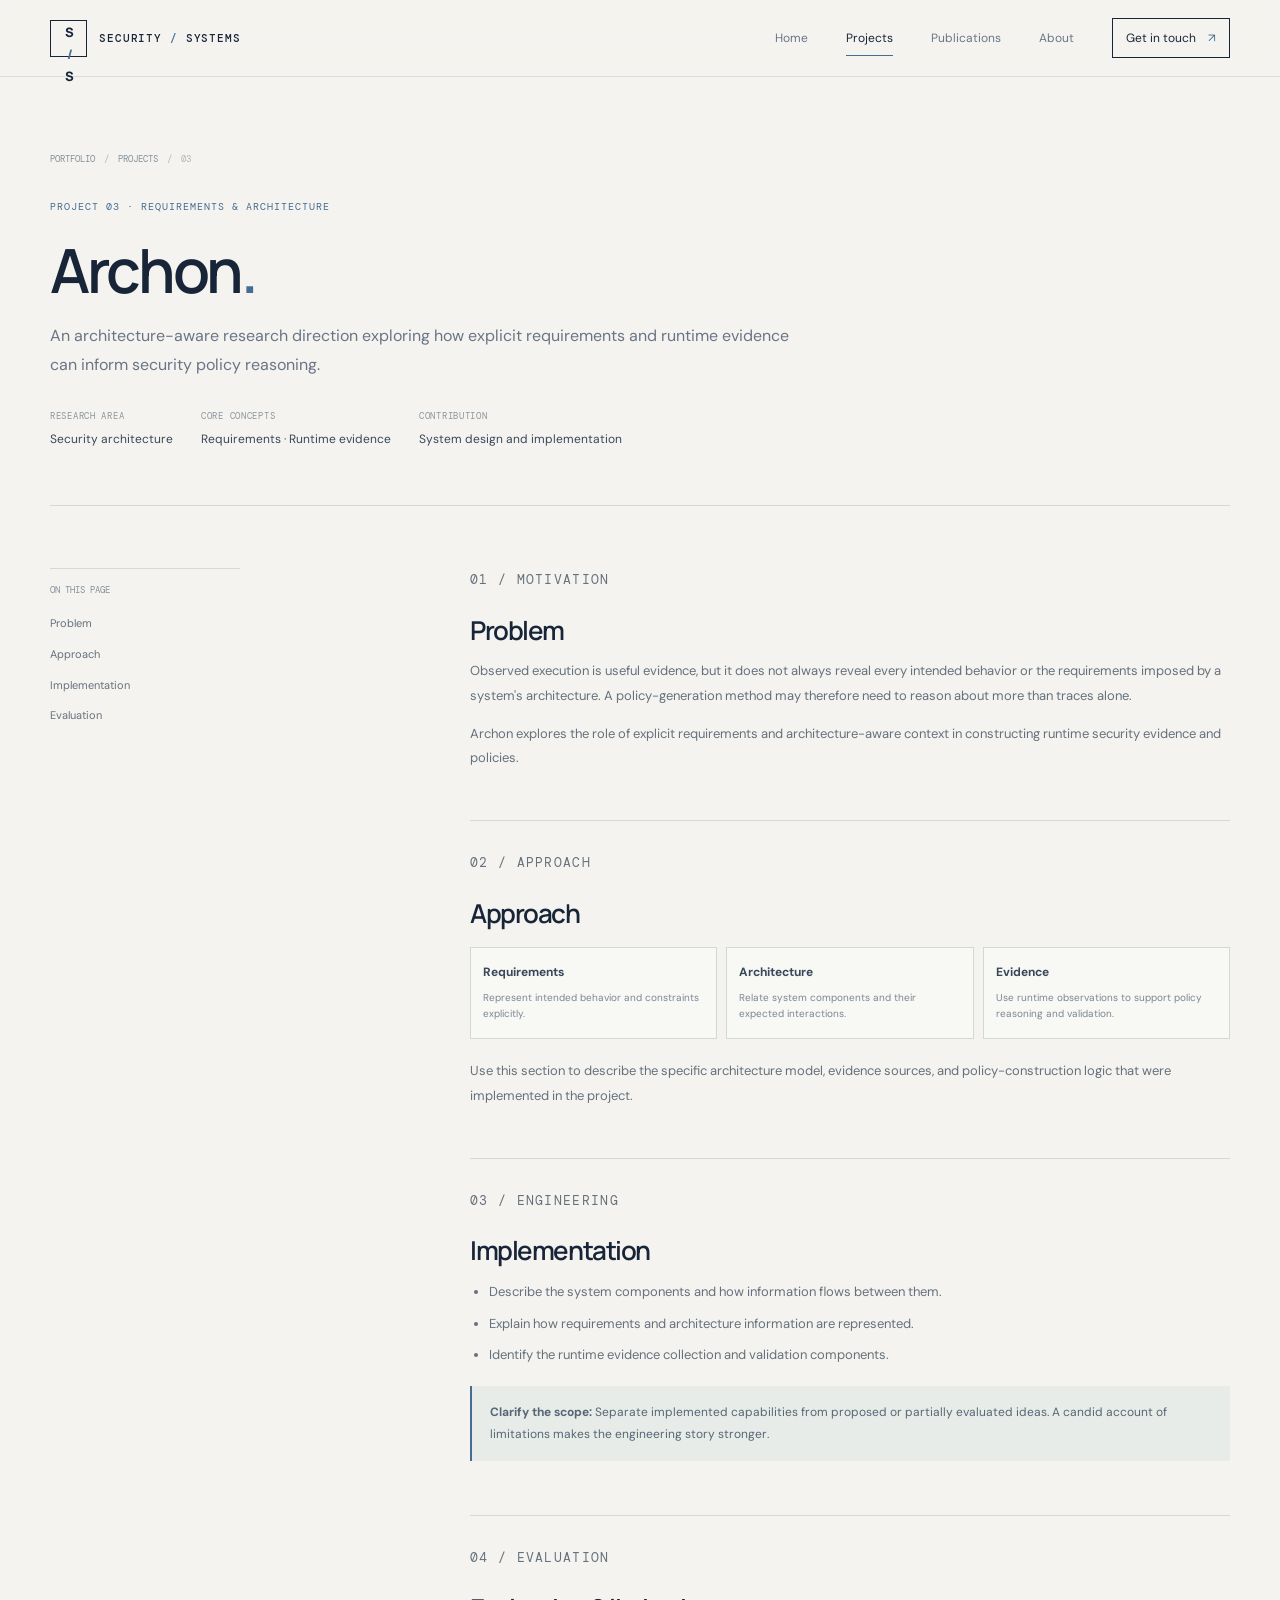
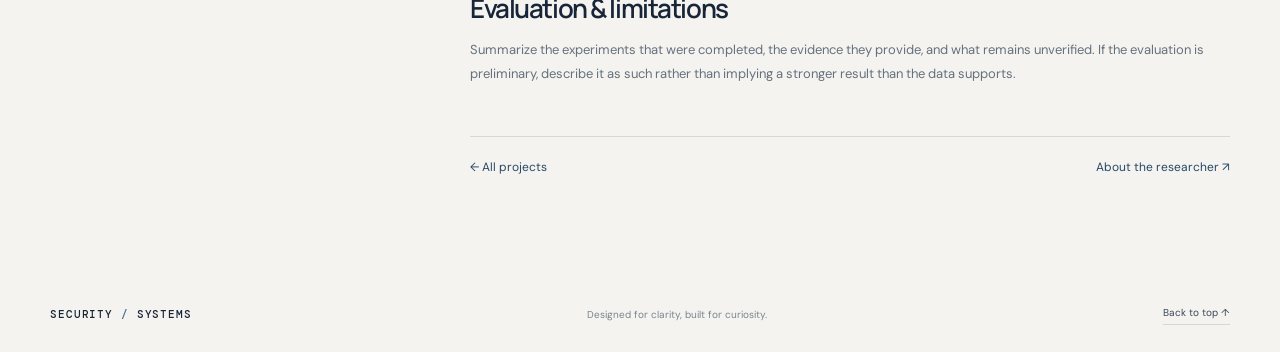
==== projects/archon.html @ 3efcaa22 "Initial Templates" ====
<!doctype html>
<html lang="en">
<head>
  <meta charset="utf-8"><meta name="viewport" content="width=device-width, initial-scale=1">
  <meta name="description" content="Archon: requirement-driven runtime evidence and architecture-aware security policy reasoning.">
  <meta name="theme-color" content="#f4f3ef"><title>Archon — Security / Systems</title>
  <link rel="stylesheet" href="../assets/css/style.css"><script src="../assets/js/main.js" defer></script>
</head>
<body>
  <a class="skip-link" href="#main">Skip to content</a>
  <header class="site-header"><div class="header-inner">
    <a class="brand" href="../index.html#top" aria-label="Go to home"><span class="brand-mark">S<span>/</span>S</span><span class="brand-name">SECURITY <span>/</span> SYSTEMS</span></a>
    <button class="menu-toggle" type="button" aria-expanded="false" aria-controls="primary-nav"><span class="menu-toggle-lines" aria-hidden="true"></span><span class="sr-only">Toggle navigation</span></button>
    <nav class="primary-nav" id="primary-nav" aria-label="Main navigation"><a class="nav-link" href="../index.html#top">Home</a><a class="nav-link active" href="../index.html#projects">Projects</a><a class="nav-link" href="../index.html#publications">Publications</a><a class="nav-link" href="../index.html#about">About</a><a class="nav-contact" href="../index.html#contact">Get in touch <span>↗</span></a></nav>
  </div></header>
  <main id="main">
    <section class="detail-hero section-shell">
      <div class="breadcrumb"><a href="../index.html">Portfolio</a><span>/</span><a href="../index.html#projects">Projects</a><span>/</span><span>03</span></div>
      <p class="eyebrow">PROJECT 03 · REQUIREMENTS & ARCHITECTURE</p>
      <h1>Archon<span class="heading-period">.</span></h1>
      <p class="detail-summary">An architecture-aware research direction exploring how explicit requirements and runtime evidence can inform security policy reasoning.</p>
      <div class="detail-meta"><div><span>Research area</span><span>Security architecture</span></div><div><span>Core concepts</span><span>Requirements · Runtime evidence</span></div><div><span>Contribution</span><span>System design and implementation</span></div></div>
    </section>
    <div class="detail-content section-shell">
      <aside class="detail-sidebar"><span>ON THIS PAGE</span><a href="#problem">Problem</a><a href="#approach">Approach</a><a href="#implementation">Implementation</a><a href="#evaluation">Evaluation</a></aside>
      <div class="detail-main">
        <section class="detail-section" id="problem"><p class="eyebrow">01 / MOTIVATION</p><h2>Problem</h2><p>Observed execution is useful evidence, but it does not always reveal every intended behavior or the requirements imposed by a system's architecture. A policy-generation method may therefore need to reason about more than traces alone.</p><p>Archon explores the role of explicit requirements and architecture-aware context in constructing runtime security evidence and policies.</p></section>
        <section class="detail-section" id="approach"><p class="eyebrow">02 / APPROACH</p><h2>Approach</h2><div class="detail-workflow"><div><strong>Requirements</strong><span>Represent intended behavior and constraints explicitly.</span></div><div><strong>Architecture</strong><span>Relate system components and their expected interactions.</span></div><div><strong>Evidence</strong><span>Use runtime observations to support policy reasoning and validation.</span></div></div><p>Use this section to describe the specific architecture model, evidence sources, and policy-construction logic that were implemented in the project.</p></section>
        <section class="detail-section" id="implementation"><p class="eyebrow">03 / ENGINEERING</p><h2>Implementation</h2><ul><li>Describe the system components and how information flows between them.</li><li>Explain how requirements and architecture information are represented.</li><li>Identify the runtime evidence collection and validation components.</li></ul><div class="detail-callout"><strong>Clarify the scope:</strong> Separate implemented capabilities from proposed or partially evaluated ideas. A candid account of limitations makes the engineering story stronger.</div></section>
        <section class="detail-section" id="evaluation"><p class="eyebrow">04 / EVALUATION</p><h2>Evaluation & limitations</h2><p>Summarize the experiments that were completed, the evidence they provide, and what remains unverified. If the evaluation is preliminary, describe it as such rather than implying a stronger result than the data supports.</p></section>
        <div class="detail-footer"><a href="../index.html#projects">← All projects</a><a href="../index.html#about">About the researcher ↗</a></div>
      </div>
    </div>
  </main>
  <footer class="site-footer section-shell"><a class="footer-brand" href="../index.html#top">SECURITY <span>/</span> SYSTEMS</a><span>Designed for clarity, built for curiosity.</span><a class="back-top" href="#main">Back to top ↑</a></footer>
</body></html>
---- assets/css/style.css ----
@import url('https://fonts.googleapis.com/css2?family=DM+Mono:wght@400;500&family=DM+Sans:wght@400;500;600;700&family=Manrope:wght@400;500;600;700;800&display=swap');

:root {
  --paper: #f4f3ef;
  --paper-deep: #ecebe6;
  --surface: #fbfaf7;
  --ink: #182538;
  --ink-soft: #39475a;
  --muted: #697586;
  --line: #d6d8d7;
  --blue: #456c91;
  --blue-dark: #254967;
  --blue-pale: #e2e9ed;
  --sage: #dce4e0;
  --white: #fffefa;
  --mono: 'DM Mono', 'SFMono-Regular', Consolas, monospace;
  --sans: 'DM Sans', -apple-system, BlinkMacSystemFont, 'Segoe UI', sans-serif;
  --display: 'Manrope', var(--sans);
  --shell: 1180px;
  --radius: 4px;
}

*, *::before, *::after { box-sizing: border-box; }
html { scroll-behavior: smooth; scroll-padding-top: 90px; }
body { margin: 0; background: var(--paper); color: var(--ink); font-family: var(--sans); font-size: 15px; line-height: 1.7; -webkit-font-smoothing: antialiased; }
a { color: inherit; text-decoration: none; }
button { font: inherit; }
::selection { background: #d2e0e9; color: var(--ink); }

.skip-link { position: absolute; left: 16px; top: -80px; z-index: 1000; background: var(--ink); color: white; padding: 10px 14px; }
.skip-link:focus { top: 16px; }
.sr-only { position: absolute; width: 1px; height: 1px; padding: 0; margin: -1px; overflow: hidden; clip: rect(0, 0, 0, 0); white-space: nowrap; border: 0; }
.section-shell { width: min(var(--shell), calc(100% - 64px)); margin-inline: auto; }
.site-header { position: sticky; top: 0; z-index: 50; background: rgb(244 243 239 / 92%); border-bottom: 1px solid rgb(214 216 215 / 80%); backdrop-filter: blur(14px); }
.header-inner { width: min(var(--shell), calc(100% - 64px)); min-height: 76px; margin: 0 auto; display: flex; align-items: center; justify-content: space-between; gap: 30px; }
.brand { display: inline-flex; gap: 12px; align-items: center; min-width: max-content; }
.brand-mark { display: grid; place-items: center; width: 37px; height: 37px; border: 1px solid var(--ink); font-family: var(--display); font-weight: 800; letter-spacing: -2px; font-size: 13px; }
.brand-mark span, .brand-name span, .footer-brand span { color: var(--blue); }
.brand-name, .footer-brand { font-family: var(--mono); font-size: 11px; letter-spacing: .08em; font-weight: 500; }
.primary-nav { display: flex; align-items: center; gap: clamp(18px, 3vw, 38px); }
.nav-link { position: relative; color: var(--muted); font-size: 12px; transition: color .18s ease; }
.nav-link::after { content: ''; position: absolute; height: 1px; width: 0; left: 0; bottom: -8px; background: var(--blue); transition: width .18s ease; }
.nav-link:hover, .nav-link.active { color: var(--ink); }
.nav-link:hover::after, .nav-link.active::after { width: 100%; }
.nav-contact { border: 1px solid var(--ink); padding: 9px 13px; font-size: 12px; transition: background .18s ease, color .18s ease; }
.nav-contact span { margin-left: 9px; color: var(--blue); }
.nav-contact:hover { background: var(--ink); color: var(--white); }
.nav-contact:hover span { color: white; }
.menu-toggle { display: none; }

.hero { min-height: 610px; padding-top: 96px; padding-bottom: 80px; display: grid; grid-template-columns: minmax(0, 1.1fr) minmax(340px, .9fr); gap: clamp(44px, 7vw, 95px); align-items: center; }
.hero-copy { padding-bottom: 14px; }
.eyebrow, .meta-label, .strip-label, .section-number, .toolbar-label, .project-overline, .visual-topline, .visual-bottomline, .visual-card-label, .visual-stamp, .publication-type, .publication-year, .side-label, .contact-label, .note-marker { font-family: var(--mono); text-transform: uppercase; font-size: 10px; letter-spacing: .1em; line-height: 1.5; }
.eyebrow { display: flex; align-items: center; gap: 10px; color: var(--blue); margin: 0 0 23px; }
.status-dot { width: 7px; height: 7px; border-radius: 50%; background: #6b907c; box-shadow: 0 0 0 4px rgb(107 144 124 / 12%); }
h1, h2, h3, p { margin-top: 0; }
h1, h2, h3 { font-family: var(--display); }
h1 { font-size: clamp(42px, 5.2vw, 68px); line-height: 1.09; letter-spacing: -.055em; font-weight: 600; margin-bottom: 25px; }
.headline-accent { color: var(--blue); }
.hero-summary { max-width: 540px; color: var(--muted); font-size: 16px; line-height: 1.85; margin-bottom: 28px; }
.hero-actions { display: flex; align-items: center; flex-wrap: wrap; gap: 24px; }
.button { display: inline-flex; align-items: center; gap: 24px; padding: 12px 15px; font-size: 12px; font-weight: 600; transition: transform .18s ease, background .18s ease; }
.button:hover { transform: translateY(-2px); }
.button-primary { background: var(--ink); color: var(--white); }
.button-primary span { color: #9eb8cd; font-size: 16px; }
.button-primary:hover { background: var(--blue-dark); }
.text-link { font-size: 12px; color: var(--ink-soft); border-bottom: 1px solid var(--line); padding-bottom: 5px; }
.text-link span { margin-left: 7px; color: var(--blue); }
.hero-meta { margin-top: 54px; display: flex; gap: 35px; flex-wrap: wrap; }
.hero-meta > div { display: grid; gap: 5px; }
.meta-label { color: #87909b; font-size: 9px; }
.hero-meta > div > span:last-child { font-size: 12px; color: var(--ink-soft); }

.hero-visual { position: relative; min-height: 345px; align-self: center; background: #e9ece9; border: 1px solid #d8ddda; padding: 19px 20px 17px; overflow: hidden; }
.hero-visual::before { content: ''; position: absolute; width: 230px; height: 230px; border: 1px solid rgb(69 108 145 / 13%); border-radius: 50%; right: -70px; top: -80px; }
.hero-visual::after { content: ''; position: absolute; width: 170px; height: 170px; border: 1px solid rgb(69 108 145 / 13%); border-radius: 50%; right: -40px; top: -50px; }
.visual-topline, .visual-bottomline { position: relative; z-index: 1; display: flex; justify-content: space-between; color: #697d89; font-size: 9px; }
.workflow { position: relative; z-index: 1; display: grid; grid-template-columns: 1fr 20px 1fr 20px 1fr; gap: 7px; align-items: center; min-height: 240px; }
.workflow-node { position: relative; min-height: 160px; padding: 14px 10px; display: flex; flex-direction: column; align-items: flex-start; justify-content: center; gap: 10px; border: 1px solid #c9d2d1; background: rgb(251 250 247 / 75%); }
.node-featured { background: #f8faf8; border-color: #8da6b4; box-shadow: 5px 5px 0 #d6e0e1; transform: translateY(-5px); }
.node-index { position: absolute; top: 8px; right: 9px; color: #8a969e; font-family: var(--mono); font-size: 9px; }
.node-title { font-family: var(--display); font-weight: 700; font-size: clamp(12px, 1.15vw, 15px); line-height: 1.25; letter-spacing: -.04em; }
.node-caption { margin-top: 3px; color: #75818c; font-family: var(--mono); font-size: 9px; }
.node-icon { width: 28px; height: 28px; color: var(--blue); display: flex; align-items: center; justify-content: center; }
.icon-pulse { gap: 3px; align-items: center; }
.icon-pulse i { width: 3px; border-radius: 2px; background: var(--blue); display: block; }
.icon-pulse i:nth-child(1), .icon-pulse i:nth-child(5) { height: 8px; opacity: .5; }
.icon-pulse i:nth-child(2), .icon-pulse i:nth-child(4) { height: 17px; opacity: .7; }
.icon-pulse i:nth-child(3) { height: 25px; }
.icon-layers { position: relative; }
.icon-layers i { position: absolute; width: 17px; height: 11px; border: 1px solid var(--blue); transform: skewY(-25deg) rotate(25deg); background: #f8faf8; }
.icon-layers i:nth-child(1) { top: 3px; }
.icon-layers i:nth-child(2) { top: 8px; }
.icon-layers i:nth-child(3) { top: 13px; }
.icon-check { border: 1px solid #8ca79a; border-radius: 50%; font-size: 17px; }
.workflow-connector { color: #7892a1; font-size: 18px; text-align: center; }
.visual-bottomline { border-top: 1px solid #d2d9d7; padding-top: 12px; }
.visual-square { width: 7px; height: 7px; border: 1px solid var(--blue); transform: rotate(45deg); }
.visual-note { position: absolute; bottom: -28px; left: 20px; display: flex; align-items: center; gap: 9px; font-size: 10px; color: #73808b; }
.note-rule { width: 24px; height: 1px; background: var(--blue); }

.intro-strip { display: grid; grid-template-columns: .65fr 3fr auto; gap: 30px; align-items: start; padding: 24px 0 28px; border-top: 1px solid var(--line); border-bottom: 1px solid var(--line); }
.strip-label { color: var(--blue); padding-top: 7px; }
.strip-copy { max-width: 750px; font-family: var(--display); font-size: clamp(19px, 2.5vw, 27px); line-height: 1.45; letter-spacing: -.035em; margin: 0; font-weight: 500; }
.strip-copy span { color: var(--blue); }
.strip-index { color: #89929c; font-family: var(--mono); font-size: 9px; padding-top: 8px; }
.section { padding-top: 105px; padding-bottom: 105px; }
.section-heading { display: flex; justify-content: space-between; align-items: flex-start; gap: 30px; margin-bottom: 43px; }
.section-heading .eyebrow { margin-bottom: 13px; }
.eyebrow-rule { height: 1px; width: 32px; background: var(--line); display: inline-block; }
h2 { font-size: clamp(36px, 4vw, 49px); line-height: 1.1; font-weight: 600; letter-spacing: -.055em; margin-bottom: 13px; }
.heading-period { color: var(--blue); }
.section-lede { color: var(--muted); max-width: 620px; font-size: 14px; margin: 0; line-height: 1.8; }
.section-number { color: #8a949d; padding-top: 8px; }
.project-toolbar { display: flex; align-items: center; flex-wrap: wrap; gap: 21px; padding: 13px 0; border-top: 1px solid var(--line); border-bottom: 1px solid var(--line); margin-bottom: 22px; }
.toolbar-label { color: #8b949d; font-size: 9px; }
.filter-group { display: flex; flex-wrap: wrap; gap: 6px; }
.filter-button { cursor: pointer; border: 1px solid transparent; background: transparent; color: #77818c; padding: 5px 10px; font-size: 11px; border-radius: 2px; transition: border-color .18s ease, background .18s ease, color .18s ease; }
.filter-button:hover { color: var(--ink); border-color: var(--line); }
.filter-button.active { background: var(--ink); color: var(--white); }
.filter-button span { color: #a6c0d3; margin-left: 6px; font-family: var(--mono); font-size: 9px; }
.project-grid { display: grid; grid-template-columns: repeat(2, minmax(0, 1fr)); gap: 22px; align-items: stretch; }
.project-card { background: var(--surface); border: 1px solid #deded8; min-width: 0; transition: border-color .22s ease, transform .22s ease, box-shadow .22s ease; }
.project-card:hover { transform: translateY(-3px); border-color: #b4c1c8; box-shadow: 0 10px 24px rgb(24 37 56 / 5%); }
.project-card[hidden] { display: none; }
.project-card-large { grid-column: span 2; display: grid; }
.project-card-large .project-card-link { display: grid; grid-template-columns: 1.05fr 1fr; }
.project-card-link { display: flex; flex-direction: column; height: 100%; }
.project-visual { min-height: 230px; position: relative; overflow: hidden; padding: 17px 18px; display: flex; flex-direction: column; justify-content: center; }
.project-card-large .project-visual { min-height: 320px; }
.visual-card-label { position: absolute; top: 15px; left: 17px; color: #778695; font-size: 8px; }
.visual-stamp { position: absolute; bottom: 13px; right: 15px; color: #83909a; font-size: 9px; }
.visual-beacon { background: #e6eae7; }
.visual-beacon::before { content: ''; position: absolute; width: 340px; height: 340px; border-radius: 50%; border: 1px solid rgb(69 108 145 / 13%); top: 40px; left: 50%; transform: translateX(-50%); }
.visual-beacon::after { content: ''; position: absolute; width: 250px; height: 250px; border-radius: 50%; border: 1px solid rgb(69 108 145 / 13%); top: 85px; left: 50%; transform: translateX(-50%); }
.beacon-diagram { z-index: 1; display: flex; align-items: center; justify-content: center; gap: clamp(10px, 2.2vw, 27px); padding-top: 16px; }
.beacon-column { display: flex; flex-direction: column; align-items: center; gap: 7px; }
.diagram-chip { padding: 7px 9px; border: 1px solid #bdc9c9; background: #f5f6f2; font-family: var(--mono); font-size: 9px; color: #4e6270; white-space: nowrap; }
.accent-chip { border-color: #8ca3b1; background: #dfe8ec; color: #254967; }
.diagram-line { height: 14px; width: 1px; background: #9eafb5; }
.diagram-arrow { font-size: 19px; color: #67869a; }
.beacon-core { width: 65px; height: 65px; flex: 0 0 auto; display: grid; place-items: center; position: relative; border: 1px solid #9aafb8; border-radius: 50%; background: #f4f5f1; }
.core-ring { position: absolute; inset: 8px; border: 1px dashed #9aafb8; border-radius: 50%; }
.core-label { font-family: var(--mono); color: var(--blue-dark); font-size: 10px; }
.visual-prompt { background: #e7eaf0; }
.visual-prompt::before { content: ''; position: absolute; width: 270px; height: 270px; border: 1px solid rgb(69 108 145 / 12%); border-radius: 50%; right: -100px; top: -75px; }
.prompt-stack { width: min(100%, 320px); margin: 25px auto 0; position: relative; min-height: 155px; }
.prompt-layer { position: absolute; width: 80%; left: 10%; padding: 10px 12px; border: 1px solid #c1cbd8; background: rgb(250 250 248 / 90%); color: #45586a; font-size: 10px; box-shadow: 3px 3px 0 rgb(69 108 145 / 8%); }
.prompt-layer .layer-dot { display: inline-block; width: 5px; height: 5px; border-radius: 50%; margin-right: 7px; background: #7899b1; vertical-align: 1px; }
.layer-one { top: 0; transform: translateX(-9px); }
.layer-two { top: 34px; transform: translateX(4px); }
.layer-three { top: 68px; transform: translateX(-2px); border-color: #9eb4c3; }
.prompt-output { position: absolute; bottom: 0; right: 0; display: flex; justify-content: space-between; width: 58%; padding: 9px 11px; background: #253d54; color: #f5f5f0; font-family: var(--mono); font-size: 10px; }
.output-check { color: #a6cdb7; }
.visual-archon { background: #e8e9e3; }
.visual-archon::after { content: ''; position: absolute; width: 250px; height: 250px; border: 1px solid rgb(69 108 145 / 11%); border-radius: 50%; left: -130px; bottom: -130px; }
.archon-diagram { width: min(100%, 330px); margin: 24px auto 0; position: relative; z-index: 1; text-align: center; }
.archon-top { width: 52%; margin: 0 auto; padding: 9px 8px; border: 1px solid #b9c7c3; background: #f6f6f1; font-family: var(--mono); font-size: 10px; color: #475f64; }
.archon-branch { width: 70%; height: 25px; border-top: 1px solid #9aada8; margin: 0 auto; position: relative; top: 13px; }
.archon-branch::before { content: ''; position: absolute; height: 13px; width: 1px; background: #9aada8; left: 50%; top: -13px; }
.archon-branch i { position: absolute; width: 1px; height: 13px; background: #9aada8; top: 0; }
.archon-branch i:nth-child(1) { left: 0; }.archon-branch i:nth-child(2) { left: 50%; }.archon-branch i:nth-child(3) { right: 0; }
.archon-nodes { display: grid; grid-template-columns: repeat(3, 1fr); gap: 7px; }
.archon-nodes span { border: 1px solid #c2cbc5; background: #f6f6f1; padding: 8px 3px; font-family: var(--mono); font-size: 8px; color: #53696b; }
.archon-footer { display: flex; justify-content: center; gap: 9px; align-items: center; margin-top: 20px; color: #647d82; font-family: var(--mono); font-size: 9px; }
.archon-footer span { border-bottom: 1px solid #b5c5c2; padding-bottom: 3px; }
.project-card-body { display: flex; flex-direction: column; align-items: flex-start; padding: 23px 24px 24px; flex: 1; }
.project-card-large .project-card-body { padding: 29px 30px; }
.project-overline { width: 100%; display: flex; justify-content: space-between; color: #8a949c; font-size: 8px; margin-bottom: 14px; }
.project-arrow { font-size: 17px; line-height: 1; color: var(--blue); transition: transform .2s ease; }
.project-card:hover .project-arrow { transform: translate(2px, -2px); }
.project-card h3 { font-size: 24px; letter-spacing: -.04em; line-height: 1.2; margin-bottom: 11px; font-weight: 650; }
.project-card-large h3 { font-size: 29px; }
.project-card-body > p { color: var(--muted); font-size: 13px; line-height: 1.8; max-width: 470px; margin-bottom: 18px; }
.tag-list { display: flex; flex-wrap: wrap; gap: 6px; margin-bottom: 22px; }
.tag-list span { border: 1px solid #e0e2dd; padding: 4px 8px; color: #64717c; font-size: 9px; line-height: 1.5; }
.card-cta { margin-top: auto; padding-top: 14px; width: 100%; border-top: 1px solid #e5e5df; display: flex; justify-content: space-between; color: var(--ink-soft); font-size: 11px; font-weight: 600; }
.card-cta span { color: var(--blue); font-size: 15px; }
.content-note { font-size: 10px; color: #89919a; margin: 20px 0 0; line-height: 1.7; }
.note-marker { display: inline-block; color: var(--blue); font-size: 8px; margin-right: 8px; }

.publication-section { background: var(--paper-deep); border-top: 1px solid #e0e0d9; border-bottom: 1px solid #e0e0d9; }
.publication-section .section { padding-top: 90px; padding-bottom: 90px; }
.publication-list { border-top: 1px solid #d0d2ce; }
.publication-item { display: grid; grid-template-columns: 80px minmax(0, 1fr) 28px; gap: 25px; align-items: start; padding: 27px 0; border-bottom: 1px solid #d0d2ce; }
.publication-year { padding-top: 4px; color: var(--blue); }
.publication-type { color: #89939b; font-size: 8px; margin-bottom: 8px; }
.publication-main h3 { font-size: 21px; font-weight: 650; letter-spacing: -.03em; margin-bottom: 3px; }
.publication-main > p { color: var(--muted); font-size: 12px; margin-bottom: 0; }
.publication-arrow { text-align: right; color: var(--blue); font-size: 17px; }
.publication-placeholder { opacity: .7; }
.publication-details { margin-top: 13px; font-size: 11px; }
.publication-details summary { cursor: pointer; list-style: none; color: var(--blue-dark); width: fit-content; }
.publication-details summary::-webkit-details-marker { display: none; }
.publication-details summary span { margin-left: 7px; font-family: var(--mono); }
.publication-details[open] summary span { display: inline-block; transform: rotate(45deg); }
.details-content { max-width: 650px; padding: 10px 13px; border-left: 2px solid #9cb0bd; background: rgb(255 255 255 / 35%); margin-top: 9px; color: #687583; }
.details-content p { margin: 0; }

.about-layout { display: grid; grid-template-columns: minmax(0, 1.1fr) minmax(300px, .8fr); gap: clamp(50px, 9vw, 125px); }
.about-intro { max-width: 620px; }
.about-intro p { color: var(--muted); font-size: 14px; line-height: 1.9; }
.about-intro .about-lead { color: var(--ink-soft); font-family: var(--display); font-weight: 500; font-size: clamp(20px, 2.5vw, 27px); letter-spacing: -.035em; line-height: 1.5; margin-bottom: 23px; }
.about-side { border-top: 1px solid var(--line); }
.side-block { padding: 19px 0; border-bottom: 1px solid var(--line); }
.side-label { color: #83909b; display: block; margin-bottom: 12px; font-size: 9px; }
.side-entry { display: grid; gap: 3px; font-size: 12px; }
.side-entry strong { font-weight: 600; }
.side-entry > span { color: var(--muted); }
.side-entry .side-muted { font-size: 10px; color: #8b949c; margin-top: 4px; }
.interest-list { display: flex; flex-wrap: wrap; gap: 7px; }
.interest-list span { padding: 5px 8px; font-size: 10px; background: #e7ebe7; color: #52636c; }
.subdued-tags span { background: transparent; border: 1px solid var(--line); }
.resume-link { display: flex; align-items: center; gap: 12px; padding-top: 19px; }
.resume-icon { display: grid; place-items: center; width: 34px; height: 34px; border: 1px solid #bdc5c4; color: var(--blue); font-size: 17px; }
.resume-link > span:nth-child(2) { display: grid; gap: 0; }
.resume-link strong { font-size: 12px; font-weight: 600; }
.resume-link small { font-size: 10px; color: var(--muted); }
.resume-arrow { margin-left: auto; color: var(--blue); }

.contact-section { background: var(--ink); color: var(--white); }
.contact-inner { display: grid; grid-template-columns: 1.15fr .85fr; gap: clamp(50px, 9vw, 125px); padding-top: 88px; padding-bottom: 88px; }
.contact-section .eyebrow { color: #9eb9ce; }
.contact-section .eyebrow-rule { background: #425368; }
.contact-section h2 { font-size: clamp(34px, 4.2vw, 52px); line-height: 1.2; }
.contact-section .headline-accent { color: #a9c3d5; }
.contact-copy { max-width: 430px; color: #b2bdc7; font-size: 13px; line-height: 1.8; }
.contact-links { align-self: center; border-top: 1px solid #3b4b5e; }
.contact-row { display: grid; grid-template-columns: 80px 1fr; gap: 15px; padding: 15px 0; border-bottom: 1px solid #3b4b5e; }
.contact-label { color: #91a7b8; font-size: 9px; padding-top: 3px; }
.contact-value { color: #e2e7ea; font-size: 12px; }
.contact-section .content-note { color: #96a5b2; }
.contact-section .note-marker { color: #a9c3d5; }
.site-footer { display: flex; align-items: center; justify-content: space-between; gap: 20px; min-height: 75px; color: #79838e; font-size: 10px; }
.footer-brand { color: var(--ink); }
.back-top { color: var(--ink-soft); border-bottom: 1px solid var(--line); padding-bottom: 3px; }

/* Project detail pages */
.detail-hero { padding-top: 75px; padding-bottom: 56px; border-bottom: 1px solid var(--line); }
.breadcrumb { display: flex; align-items: center; gap: 9px; color: #84909b; font-family: var(--mono); font-size: 9px; text-transform: uppercase; margin-bottom: 32px; }
.breadcrumb a:hover { color: var(--blue); }
.breadcrumb span { color: #b1b7ba; }
.detail-hero h1 { max-width: 850px; font-size: clamp(42px, 5vw, 61px); margin-bottom: 18px; }
.detail-summary { max-width: 750px; color: var(--muted); font-size: 16px; line-height: 1.8; }
.detail-meta { display: flex; gap: 28px; flex-wrap: wrap; margin-top: 30px; }
.detail-meta div { display: grid; gap: 4px; }
.detail-meta span:first-child { font-family: var(--mono); font-size: 9px; color: #8b969e; text-transform: uppercase; letter-spacing: .08em; }
.detail-meta span:last-child { font-size: 12px; color: var(--ink-soft); }
.detail-content { display: grid; grid-template-columns: 190px minmax(0, 760px); justify-content: space-between; gap: 55px; padding-top: 62px; padding-bottom: 100px; }
.detail-sidebar { position: sticky; top: 110px; align-self: start; border-top: 1px solid var(--line); }
.detail-sidebar span { display: block; font-family: var(--mono); color: #85919b; font-size: 9px; padding: 14px 0 10px; }
.detail-sidebar a { display: block; color: #65717d; font-size: 11px; padding: 6px 0; }
.detail-sidebar a:hover { color: var(--blue); }
.detail-section { padding: 0 0 36px; scroll-margin-top: 100px; }
.detail-section + .detail-section { border-top: 1px solid var(--line); padding-top: 30px; }
.detail-section h2 { font-size: 26px; margin-bottom: 15px; }
.detail-section p, .detail-section li { color: #65717d; font-size: 13px; line-height: 1.9; }
.detail-section ul { padding-left: 19px; }
.detail-section li + li { margin-top: 7px; }
.detail-callout { background: #e8ece8; border-left: 2px solid var(--blue); padding: 16px 18px; margin: 18px 0; color: #556675; font-size: 12px; line-height: 1.8; }
.detail-workflow { display: grid; grid-template-columns: repeat(3, 1fr); gap: 9px; margin: 20px 0; }
.detail-workflow div { border: 1px solid #d2d8d5; background: #f8f8f4; padding: 14px 12px; min-height: 92px; }
.detail-workflow strong { display: block; color: var(--ink-soft); font-size: 12px; margin-bottom: 7px; }
.detail-workflow span { display: block; color: #7b8792; font-size: 10px; line-height: 1.6; }
.detail-footer { display: flex; justify-content: space-between; align-items: center; border-top: 1px solid var(--line); padding-top: 20px; }
.detail-footer a { color: var(--blue-dark); font-size: 12px; }
.detail-footer a:hover { text-decoration: underline; }

@media (max-width: 900px) {
  .hero { grid-template-columns: minmax(0, 1fr); gap: 55px; padding-top: 72px; padding-bottom: 70px; }
  .hero-copy { max-width: 720px; }
  .hero-visual { width: min(100%, 600px); margin: 0 auto; }
  .project-card-large .project-card-link { grid-template-columns: 1fr; }
  .project-card-large .project-visual { min-height: 270px; }
  .project-card-large .project-card-body { padding: 23px 24px 24px; }
  .about-layout, .contact-inner { grid-template-columns: 1fr; gap: 40px; }
  .about-side { max-width: 700px; }
  .contact-links { max-width: 700px; width: 100%; }
  .detail-content { grid-template-columns: 150px minmax(0, 1fr); gap: 35px; }
}
@media (max-width: 640px) {
  .section-shell, .header-inner { width: calc(100% - 38px); }
  .header-inner { min-height: 66px; }
  .brand-name { font-size: 10px; }
  .menu-toggle { display: flex; width: 38px; height: 38px; border: 1px solid var(--line); background: transparent; align-items: center; justify-content: center; cursor: pointer; }
  .menu-toggle-lines, .menu-toggle-lines::before, .menu-toggle-lines::after { display: block; width: 15px; height: 1px; background: var(--ink); position: relative; transition: transform .18s ease; }
  .menu-toggle-lines::before, .menu-toggle-lines::after { content: ''; position: absolute; left: 0; }
  .menu-toggle-lines::before { top: -5px; }.menu-toggle-lines::after { top: 5px; }
  .menu-toggle[aria-expanded="true"] .menu-toggle-lines { background: transparent; }
  .menu-toggle[aria-expanded="true"] .menu-toggle-lines::before { top: 0; transform: rotate(45deg); }
  .menu-toggle[aria-expanded="true"] .menu-toggle-lines::after { top: 0; transform: rotate(-45deg); }
  .primary-nav { display: none; position: absolute; top: 66px; left: 0; right: 0; padding: 15px 19px 20px; background: var(--paper); border-bottom: 1px solid var(--line); align-items: stretch; flex-direction: column; gap: 0; }
  .primary-nav.is-open { display: flex; }
  .nav-link { padding: 10px 0; }.nav-link::after { display: none; }
  .nav-contact { margin-top: 8px; text-align: center; }
  .hero { min-height: 0; padding-top: 58px; padding-bottom: 52px; gap: 45px; }
  .eyebrow { font-size: 9px; }
  h1 { font-size: clamp(39px, 11vw, 52px); }
  .hero-summary { font-size: 14px; }
  .hero-meta { margin-top: 38px; gap: 25px; }
  .hero-visual { min-height: 295px; padding: 15px 12px 13px; }
  .workflow { min-height: 210px; grid-template-columns: 1fr 12px 1fr 12px 1fr; gap: 4px; }
  .workflow-node { padding: 12px 6px; min-height: 148px; }
  .node-title { font-size: 11px; }
  .node-index { top: 5px; right: 5px; font-size: 8px; }
  .workflow-connector { font-size: 14px; }
  .visual-note { left: 12px; font-size: 9px; }
  .intro-strip { grid-template-columns: 1fr auto; gap: 10px; padding: 22px 0; }
  .strip-label { grid-column: 1; }.strip-copy { grid-column: 1 / -1; grid-row: 2; font-size: 22px; }.strip-index { grid-column: 2; grid-row: 1; }
  .section, .publication-section .section { padding-top: 70px; padding-bottom: 70px; }
  .section-heading { margin-bottom: 30px; }
  h2 { font-size: 38px; }
  .section-lede { font-size: 13px; }
  .project-toolbar { align-items: flex-start; flex-direction: column; gap: 9px; }
  .filter-group { gap: 4px; }
  .filter-button { padding: 6px 8px; font-size: 10px; }
  .project-grid { grid-template-columns: minmax(0, 1fr); gap: 16px; }
  .project-card-large { grid-column: auto; }
  .project-card-large .project-visual, .project-visual { min-height: 225px; }
  .project-card-body, .project-card-large .project-card-body { padding: 20px; }
  .project-card h3, .project-card-large h3 { font-size: 24px; }
  .beacon-diagram { gap: 8px; }
  .diagram-chip { font-size: 8px; padding: 6px 5px; }
  .beacon-core { width: 54px; height: 54px; }
  .publication-item { grid-template-columns: 43px minmax(0,1fr) 18px; gap: 12px; padding: 22px 0; }
  .publication-main h3 { font-size: 19px; }
  .about-layout { gap: 32px; }
  .about-intro .about-lead { font-size: 22px; }
  .contact-inner { padding-top: 67px; padding-bottom: 66px; gap: 28px; }
  .contact-section h2 { font-size: 38px; }
  .contact-row { grid-template-columns: 66px 1fr; gap: 8px; }
  .site-footer { min-height: 90px; flex-wrap: wrap; justify-content: space-between; padding-top: 20px; padding-bottom: 20px; }
  .site-footer > span { display: none; }
  .detail-hero { padding-top: 50px; padding-bottom: 40px; }
  .detail-hero h1 { font-size: 40px; }
  .detail-summary { font-size: 14px; }
  .detail-content { grid-template-columns: 1fr; gap: 30px; padding-top: 32px; padding-bottom: 65px; }
  .detail-sidebar { position: static; display: flex; gap: 15px; flex-wrap: wrap; align-items: center; }
  .detail-sidebar span { width: 100%; padding-bottom: 0; }
  .detail-sidebar a { padding: 0; }
  .detail-workflow { grid-template-columns: 1fr; }
  .detail-workflow div { min-height: 0; }
}
@media (prefers-reduced-motion: reduce) {
  html { scroll-behavior: auto; }
  *, *::before, *::after { animation-duration: .01ms !important; animation-iteration-count: 1 !important; transition-duration: .01ms !important; scroll-behavior: auto !important; }
}
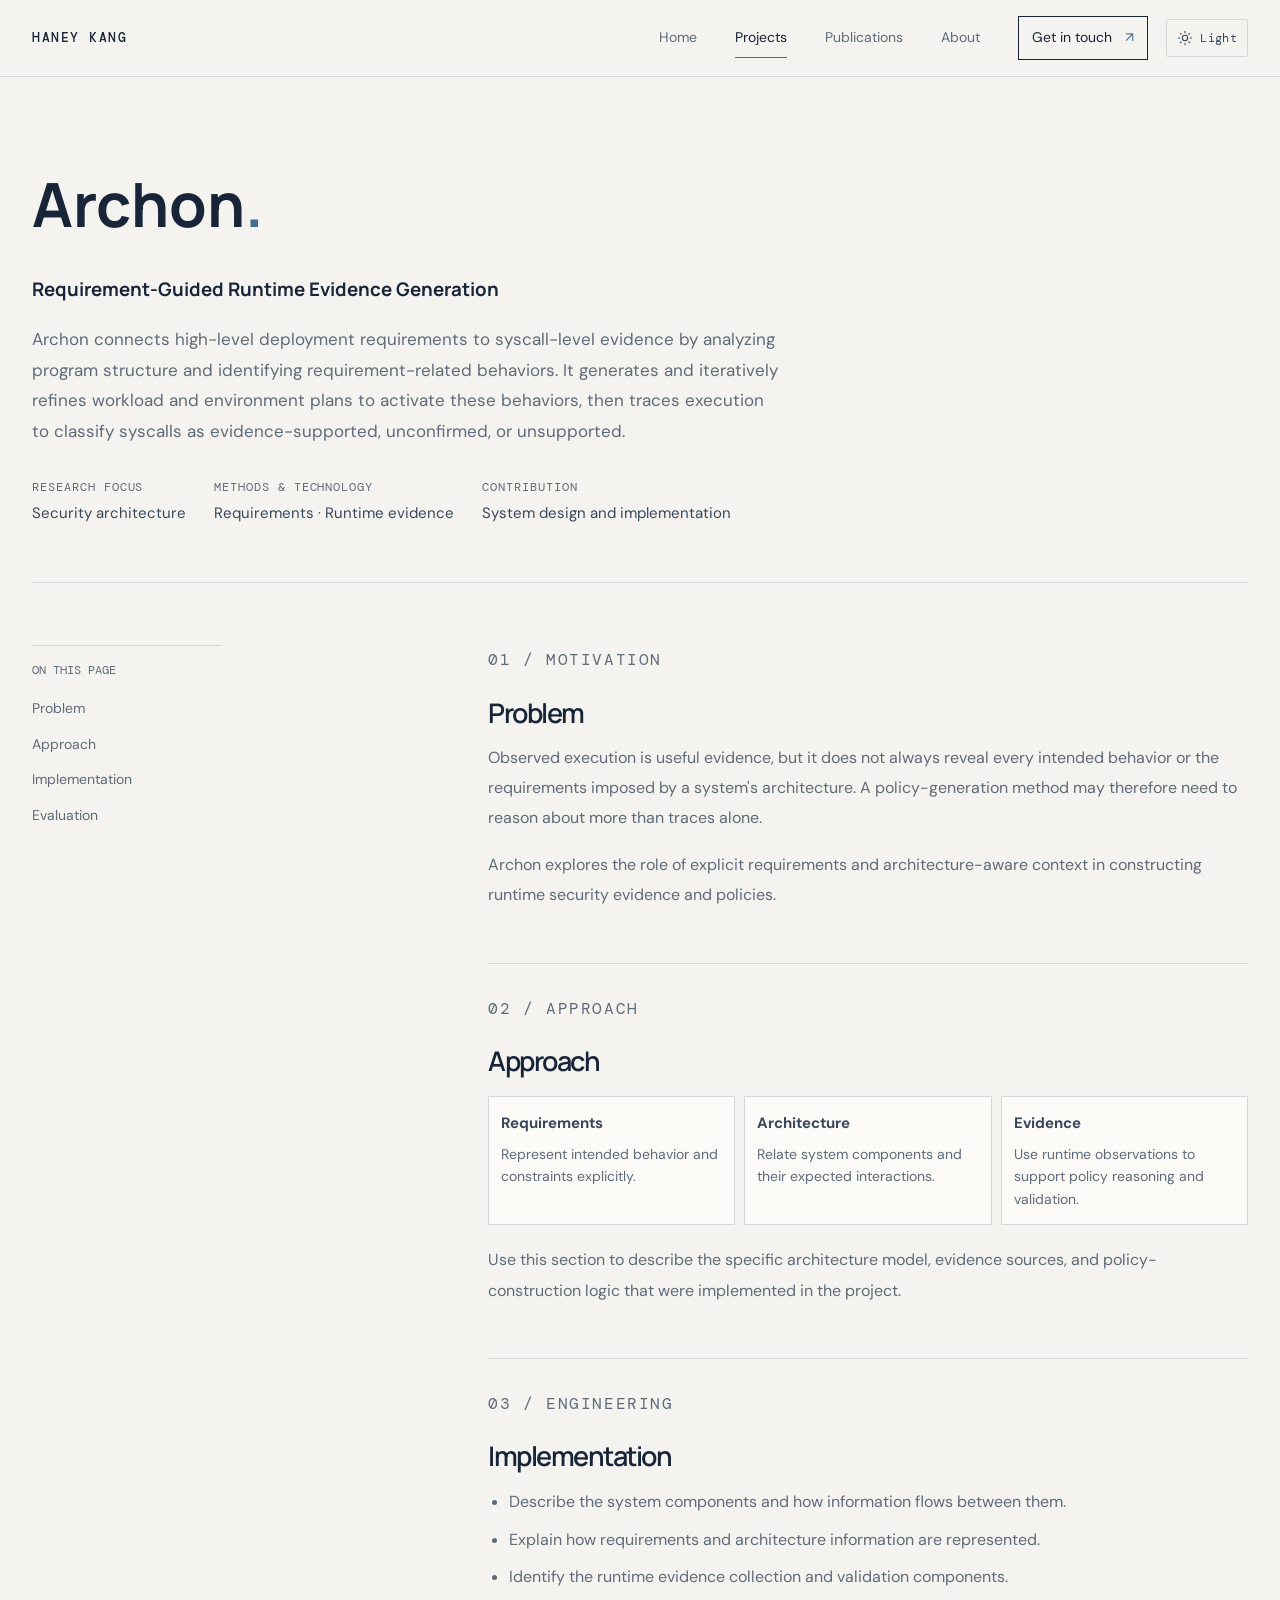
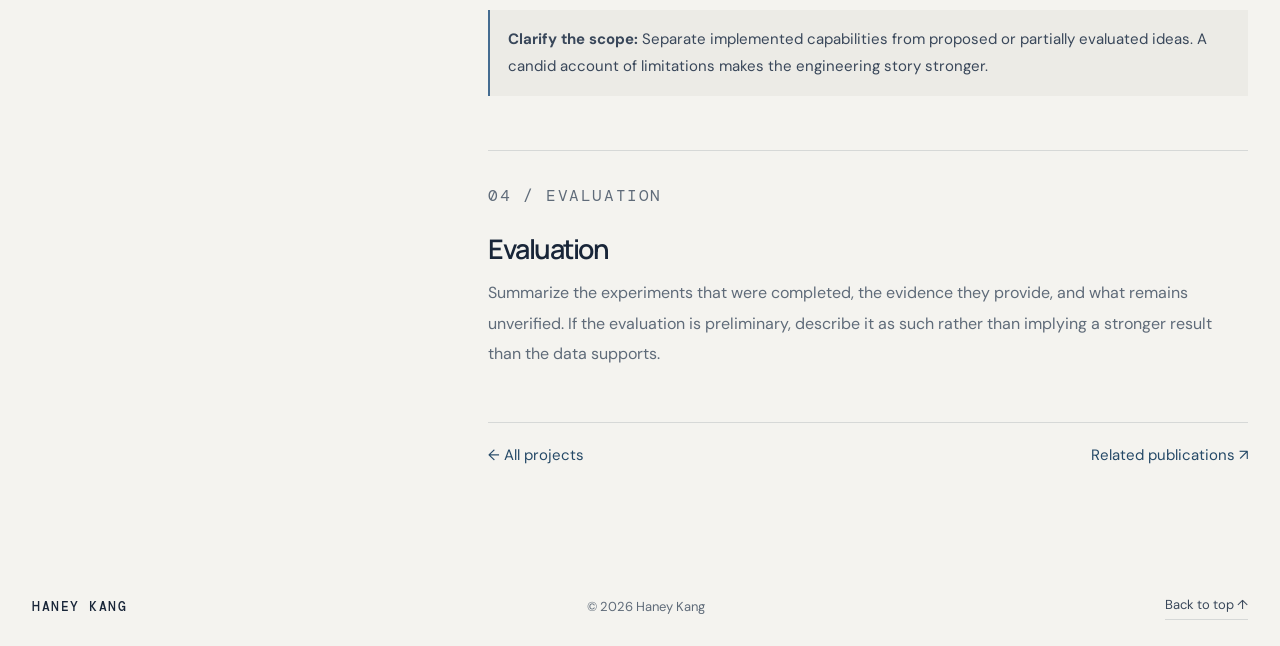
==== commit b32e7e26: "Sync detail page format" ====
--- a/projects/archon.html
+++ b/projects/archon.html
@@ -1,36 +1,135 @@
 <!doctype html>
 <html lang="en">
-<head>
-  <meta charset="utf-8"><meta name="viewport" content="width=device-width, initial-scale=1">
-  <meta name="description" content="Archon: requirement-driven runtime evidence and architecture-aware security policy reasoning.">
-  <meta name="theme-color" content="#f4f3ef"><title>Archon — Security / Systems</title>
-  <link rel="stylesheet" href="../assets/css/style.css"><script src="../assets/js/main.js" defer></script>
-</head>
-<body>
-  <a class="skip-link" href="#main">Skip to content</a>
-  <header class="site-header"><div class="header-inner">
-    <a class="brand" href="../index.html#top" aria-label="Go to home"><span class="brand-mark">S<span>/</span>S</span><span class="brand-name">SECURITY <span>/</span> SYSTEMS</span></a>
-    <button class="menu-toggle" type="button" aria-expanded="false" aria-controls="primary-nav"><span class="menu-toggle-lines" aria-hidden="true"></span><span class="sr-only">Toggle navigation</span></button>
-    <nav class="primary-nav" id="primary-nav" aria-label="Main navigation"><a class="nav-link" href="../index.html#top">Home</a><a class="nav-link active" href="../index.html#projects">Projects</a><a class="nav-link" href="../index.html#publications">Publications</a><a class="nav-link" href="../index.html#about">About</a><a class="nav-contact" href="../index.html#contact">Get in touch <span>↗</span></a></nav>
-  </div></header>
-  <main id="main">
-    <section class="detail-hero section-shell">
-      <div class="breadcrumb"><a href="../index.html">Portfolio</a><span>/</span><a href="../index.html#projects">Projects</a><span>/</span><span>03</span></div>
-      <p class="eyebrow">PROJECT 03 · REQUIREMENTS & ARCHITECTURE</p>
-      <h1>Archon<span class="heading-period">.</span></h1>
-      <p class="detail-summary">An architecture-aware research direction exploring how explicit requirements and runtime evidence can inform security policy reasoning.</p>
-      <div class="detail-meta"><div><span>Research area</span><span>Security architecture</span></div><div><span>Core concepts</span><span>Requirements · Runtime evidence</span></div><div><span>Contribution</span><span>System design and implementation</span></div></div>
-    </section>
-    <div class="detail-content section-shell">
-      <aside class="detail-sidebar"><span>ON THIS PAGE</span><a href="#problem">Problem</a><a href="#approach">Approach</a><a href="#implementation">Implementation</a><a href="#evaluation">Evaluation</a></aside>
-      <div class="detail-main">
-        <section class="detail-section" id="problem"><p class="eyebrow">01 / MOTIVATION</p><h2>Problem</h2><p>Observed execution is useful evidence, but it does not always reveal every intended behavior or the requirements imposed by a system's architecture. A policy-generation method may therefore need to reason about more than traces alone.</p><p>Archon explores the role of explicit requirements and architecture-aware context in constructing runtime security evidence and policies.</p></section>
-        <section class="detail-section" id="approach"><p class="eyebrow">02 / APPROACH</p><h2>Approach</h2><div class="detail-workflow"><div><strong>Requirements</strong><span>Represent intended behavior and constraints explicitly.</span></div><div><strong>Architecture</strong><span>Relate system components and their expected interactions.</span></div><div><strong>Evidence</strong><span>Use runtime observations to support policy reasoning and validation.</span></div></div><p>Use this section to describe the specific architecture model, evidence sources, and policy-construction logic that were implemented in the project.</p></section>
-        <section class="detail-section" id="implementation"><p class="eyebrow">03 / ENGINEERING</p><h2>Implementation</h2><ul><li>Describe the system components and how information flows between them.</li><li>Explain how requirements and architecture information are represented.</li><li>Identify the runtime evidence collection and validation components.</li></ul><div class="detail-callout"><strong>Clarify the scope:</strong> Separate implemented capabilities from proposed or partially evaluated ideas. A candid account of limitations makes the engineering story stronger.</div></section>
-        <section class="detail-section" id="evaluation"><p class="eyebrow">04 / EVALUATION</p><h2>Evaluation & limitations</h2><p>Summarize the experiments that were completed, the evidence they provide, and what remains unverified. If the evaluation is preliminary, describe it as such rather than implying a stronger result than the data supports.</p></section>
-        <div class="detail-footer"><a href="../index.html#projects">← All projects</a><a href="../index.html#about">About the researcher ↗</a></div>
-      </div>
-    </div>
-  </main>
-  <footer class="site-footer section-shell"><a class="footer-brand" href="../index.html#top">SECURITY <span>/</span> SYSTEMS</a><span>Designed for clarity, built for curiosity.</span><a class="back-top" href="#main">Back to top ↑</a></footer>
-</body></html>
+    <head>
+        <meta charset="utf-8"><meta name="viewport" content="width=device-width, initial-scale=1">
+        <meta name="description" content="Archon: requirement-driven runtime evidence and architecture-aware security policy reasoning.">
+        <meta name="theme-color" content="#f4f3ef">
+        <title>Haney Kang — Archon</title>
+        <link rel="stylesheet" href="../assets/css/style.css">
+        <script src="../assets/js/main.js" defer>
+        </script>
+    </head>
+
+    <body>
+        <a class="skip-link" href="#main">Skip to content</a>
+
+        <header class="site-header">
+            <div class="header-inner">
+                <a class="brand" href="../index.html#top" aria-label="Go to home">
+                    <span class="brand-name">HANEY KANG</span>
+                </a>
+
+                <div class="header-controls">
+                    <nav class="primary-nav" id="primary-nav" aria-label="Main navigation">
+                        <a class="nav-link" href="../index.html#top">Home</a>
+                        <a class="nav-link active" href="../index.html#projects">Projects</a>
+                        <a class="nav-link" href="../index.html#publications">Publications</a>
+                        <a class="nav-link" href="../index.html#about">About</a>
+                        <a class="nav-contact" href="../index.html#contact">Get in touch <span>↗</span></a>
+                    </nav>
+
+                    <button class="theme-toggle" type="button" aria-label="Switch to dark theme" aria-pressed="false" title="Switch to dark theme">
+                        <svg class="theme-icon icon-sun" viewBox="0 0 24 24" aria-hidden="true" focusable="false">
+                            <circle cx="12" cy="12" r="4"></circle>
+                            <path d="M12 2v2m0 16v2M4.93 4.93l1.42 1.42m11.3 11.3 1.42 1.42M2 12h2m16 0h2M4.93 19.07l1.42-1.42m11.3-11.3 1.42-1.42"></path>
+                        </svg>
+                        <svg class="theme-icon icon-moon" viewBox="0 0 24 24" aria-hidden="true" focusable="false">
+                            <path d="M20.2 15.4A8.5 8.5 0 0 1 8.6 3.8 8.6 8.6 0 1 0 20.2 15.4Z"></path>
+                        </svg>
+                        <span class="theme-toggle-label">Light</span>
+
+                    </button>
+                    <button class="menu-toggle" type="button" aria-expanded="false" aria-controls="primary-nav" aria-label="Toggle navigation">
+                        <span class="menu-toggle-lines" aria-hidden="true"></span>
+                    </button>
+                </div>
+            </div>
+        </header>
+
+        <main id="main">
+            <section class="detail-hero section-shell">
+                <h1>Archon<span class="heading-period">.</span></h1>
+                <h3>Requirement-Guided Runtime Evidence Generation</h4>
+                <p class="detail-summary">Archon connects high-level deployment requirements to syscall-level evidence by analyzing program structure and identifying requirement-related behaviors. It generates and iteratively refines workload and environment plans to activate these behaviors, then traces execution to classify syscalls as evidence-supported, unconfirmed, or unsupported.</p>
+                <div class="detail-meta">
+                    <div>
+                        <span>Research Focus</span>
+                        <span>Security architecture</span>
+                    </div>
+                    <div>
+                        <span>Methods & technology</span>
+                        <span>Requirements · Runtime evidence</span>
+                    </div>
+                    <div>
+                        <span>Contribution</span>
+                        <span>System design and implementation</span>
+                    </div>
+                </div>
+            </section>
+            <div class="detail-content section-shell">
+                <aside class="detail-sidebar">
+                    <span>ON THIS PAGE</span>
+                    <a href="#problem">Problem</a>
+                    <a href="#approach">Approach</a>
+                    <a href="#implementation">Implementation</a>
+                    <a href="#evaluation">Evaluation</a>
+                </aside>
+                <div class="detail-main">
+                    <section class="detail-section" id="problem">
+                        <p class="eyebrow">01 / MOTIVATION</p>
+                        <h2>Problem</h2>
+                        <p>Observed execution is useful evidence, but it does not always reveal every intended behavior or the requirements imposed by a system's architecture. A policy-generation method may therefore need to reason about more than traces alone.</p>
+                        <p>Archon explores the role of explicit requirements and architecture-aware context in constructing runtime security evidence and policies.</p>
+                    </section>
+                    <section class="detail-section" id="approach">
+                        <p class="eyebrow">02 / APPROACH</p>
+                        <h2>Approach</h2>
+                        <div class="detail-workflow">
+                            <div>
+                                <strong>Requirements</strong>
+                                <span>Represent intended behavior and constraints explicitly.</span>
+                            </div>
+                            <div>
+                                <strong>Architecture</strong>
+                                <span>Relate system components and their expected interactions.</span>
+                            </div>
+                            <div>
+                                <strong>Evidence</strong>
+                                <span>Use runtime observations to support policy reasoning and validation.</span>
+                            </div>
+                        </div>
+                        <p>Use this section to describe the specific architecture model, evidence sources, and policy-construction logic that were implemented in the project.</p>
+                    </section>
+                    <section class="detail-section" id="implementation">
+                        <p class="eyebrow">03 / ENGINEERING</p>
+                        <h2>Implementation</h2>
+                        <ul>
+                            <li>Describe the system components and how information flows between them.</li>
+                            <li>Explain how requirements and architecture information are represented.</li>
+                            <li>Identify the runtime evidence collection and validation components.</li>
+                        </ul>
+                        <div class="detail-callout">
+                            <strong>Clarify the scope: </strong>
+                            Separate implemented capabilities from proposed or partially evaluated ideas. A candid account of limitations makes the engineering story stronger.
+                        </div>
+                    </section>
+                    <section class="detail-section" id="evaluation">
+                        <p class="eyebrow">04 / EVALUATION</p>
+                        <h2>Evaluation</h2>
+                        <p>Summarize the experiments that were completed, the evidence they provide, and what remains unverified. If the evaluation is preliminary, describe it as such rather than implying a stronger result than the data supports.</p>
+                    </section>
+                    <div class="detail-footer">
+                        <a href="../index.html#projects">← All projects</a>
+                        <a href="../index.html#publications">Related publications ↗</a>
+                    </div>
+                </div>
+            </div>
+        </main>
+
+        <footer class="site-footer section-shell">
+            <a class="footer-brand" href="../index.html#top">HANEY KANG</a>
+            <span>© 2026 Haney Kang</span>
+            <a class="back-top" href="#main">Back to top ↑</a>
+        </footer>
+    </body>
+</html>
--- a/assets/css/style.css
+++ b/assets/css/style.css
@@ -1,347 +1,1703 @@
 @import url('https://fonts.googleapis.com/css2?family=DM+Mono:wght@400;500&family=DM+Sans:wght@400;500;600;700&family=Manrope:wght@400;500;600;700;800&display=swap');
 
+/* --------------------------------------------------------------------------
+   Theme tokens
+   -------------------------------------------------------------------------- */
 :root {
+  color-scheme: light;
   --paper: #f4f3ef;
   --paper-deep: #ecebe6;
   --surface: #fbfaf7;
   --ink: #182538;
   --ink-soft: #39475a;
-  --muted: #697586;
+  --muted: #5f6b79;
   --line: #d6d8d7;
   --blue: #456c91;
   --blue-dark: #254967;
   --blue-pale: #e2e9ed;
   --sage: #dce4e0;
   --white: #fffefa;
+  --card-border: #deded8;
   --mono: 'DM Mono', 'SFMono-Regular', Consolas, monospace;
   --sans: 'DM Sans', -apple-system, BlinkMacSystemFont, 'Segoe UI', sans-serif;
   --display: 'Manrope', var(--sans);
-  --shell: 1180px;
+  --shell: 1280px;
   --radius: 4px;
 }
 
-*, *::before, *::after { box-sizing: border-box; }
-html { scroll-behavior: smooth; scroll-padding-top: 90px; }
-body { margin: 0; background: var(--paper); color: var(--ink); font-family: var(--sans); font-size: 15px; line-height: 1.7; -webkit-font-smoothing: antialiased; }
-a { color: inherit; text-decoration: none; }
-button { font: inherit; }
-::selection { background: #d2e0e9; color: var(--ink); }
-
-.skip-link { position: absolute; left: 16px; top: -80px; z-index: 1000; background: var(--ink); color: white; padding: 10px 14px; }
-.skip-link:focus { top: 16px; }
-.sr-only { position: absolute; width: 1px; height: 1px; padding: 0; margin: -1px; overflow: hidden; clip: rect(0, 0, 0, 0); white-space: nowrap; border: 0; }
-.section-shell { width: min(var(--shell), calc(100% - 64px)); margin-inline: auto; }
-.site-header { position: sticky; top: 0; z-index: 50; background: rgb(244 243 239 / 92%); border-bottom: 1px solid rgb(214 216 215 / 80%); backdrop-filter: blur(14px); }
-.header-inner { width: min(var(--shell), calc(100% - 64px)); min-height: 76px; margin: 0 auto; display: flex; align-items: center; justify-content: space-between; gap: 30px; }
-.brand { display: inline-flex; gap: 12px; align-items: center; min-width: max-content; }
-.brand-mark { display: grid; place-items: center; width: 37px; height: 37px; border: 1px solid var(--ink); font-family: var(--display); font-weight: 800; letter-spacing: -2px; font-size: 13px; }
-.brand-mark span, .brand-name span, .footer-brand span { color: var(--blue); }
-.brand-name, .footer-brand { font-family: var(--mono); font-size: 11px; letter-spacing: .08em; font-weight: 500; }
-.primary-nav { display: flex; align-items: center; gap: clamp(18px, 3vw, 38px); }
-.nav-link { position: relative; color: var(--muted); font-size: 12px; transition: color .18s ease; }
-.nav-link::after { content: ''; position: absolute; height: 1px; width: 0; left: 0; bottom: -8px; background: var(--blue); transition: width .18s ease; }
-.nav-link:hover, .nav-link.active { color: var(--ink); }
-.nav-link:hover::after, .nav-link.active::after { width: 100%; }
-.nav-contact { border: 1px solid var(--ink); padding: 9px 13px; font-size: 12px; transition: background .18s ease, color .18s ease; }
-.nav-contact span { margin-left: 9px; color: var(--blue); }
-.nav-contact:hover { background: var(--ink); color: var(--white); }
-.nav-contact:hover span { color: white; }
-.menu-toggle { display: none; }
-
-.hero { min-height: 610px; padding-top: 96px; padding-bottom: 80px; display: grid; grid-template-columns: minmax(0, 1.1fr) minmax(340px, .9fr); gap: clamp(44px, 7vw, 95px); align-items: center; }
-.hero-copy { padding-bottom: 14px; }
-.eyebrow, .meta-label, .strip-label, .section-number, .toolbar-label, .project-overline, .visual-topline, .visual-bottomline, .visual-card-label, .visual-stamp, .publication-type, .publication-year, .side-label, .contact-label, .note-marker { font-family: var(--mono); text-transform: uppercase; font-size: 10px; letter-spacing: .1em; line-height: 1.5; }
-.eyebrow { display: flex; align-items: center; gap: 10px; color: var(--blue); margin: 0 0 23px; }
-.status-dot { width: 7px; height: 7px; border-radius: 50%; background: #6b907c; box-shadow: 0 0 0 4px rgb(107 144 124 / 12%); }
-h1, h2, h3, p { margin-top: 0; }
-h1, h2, h3 { font-family: var(--display); }
-h1 { font-size: clamp(42px, 5.2vw, 68px); line-height: 1.09; letter-spacing: -.055em; font-weight: 600; margin-bottom: 25px; }
-.headline-accent { color: var(--blue); }
-.hero-summary { max-width: 540px; color: var(--muted); font-size: 16px; line-height: 1.85; margin-bottom: 28px; }
-.hero-actions { display: flex; align-items: center; flex-wrap: wrap; gap: 24px; }
-.button { display: inline-flex; align-items: center; gap: 24px; padding: 12px 15px; font-size: 12px; font-weight: 600; transition: transform .18s ease, background .18s ease; }
-.button:hover { transform: translateY(-2px); }
-.button-primary { background: var(--ink); color: var(--white); }
-.button-primary span { color: #9eb8cd; font-size: 16px; }
-.button-primary:hover { background: var(--blue-dark); }
-.text-link { font-size: 12px; color: var(--ink-soft); border-bottom: 1px solid var(--line); padding-bottom: 5px; }
-.text-link span { margin-left: 7px; color: var(--blue); }
-.hero-meta { margin-top: 54px; display: flex; gap: 35px; flex-wrap: wrap; }
-.hero-meta > div { display: grid; gap: 5px; }
-.meta-label { color: #87909b; font-size: 9px; }
-.hero-meta > div > span:last-child { font-size: 12px; color: var(--ink-soft); }
-
-.hero-visual { position: relative; min-height: 345px; align-self: center; background: #e9ece9; border: 1px solid #d8ddda; padding: 19px 20px 17px; overflow: hidden; }
-.hero-visual::before { content: ''; position: absolute; width: 230px; height: 230px; border: 1px solid rgb(69 108 145 / 13%); border-radius: 50%; right: -70px; top: -80px; }
-.hero-visual::after { content: ''; position: absolute; width: 170px; height: 170px; border: 1px solid rgb(69 108 145 / 13%); border-radius: 50%; right: -40px; top: -50px; }
-.visual-topline, .visual-bottomline { position: relative; z-index: 1; display: flex; justify-content: space-between; color: #697d89; font-size: 9px; }
-.workflow { position: relative; z-index: 1; display: grid; grid-template-columns: 1fr 20px 1fr 20px 1fr; gap: 7px; align-items: center; min-height: 240px; }
-.workflow-node { position: relative; min-height: 160px; padding: 14px 10px; display: flex; flex-direction: column; align-items: flex-start; justify-content: center; gap: 10px; border: 1px solid #c9d2d1; background: rgb(251 250 247 / 75%); }
-.node-featured { background: #f8faf8; border-color: #8da6b4; box-shadow: 5px 5px 0 #d6e0e1; transform: translateY(-5px); }
-.node-index { position: absolute; top: 8px; right: 9px; color: #8a969e; font-family: var(--mono); font-size: 9px; }
-.node-title { font-family: var(--display); font-weight: 700; font-size: clamp(12px, 1.15vw, 15px); line-height: 1.25; letter-spacing: -.04em; }
-.node-caption { margin-top: 3px; color: #75818c; font-family: var(--mono); font-size: 9px; }
-.node-icon { width: 28px; height: 28px; color: var(--blue); display: flex; align-items: center; justify-content: center; }
-.icon-pulse { gap: 3px; align-items: center; }
-.icon-pulse i { width: 3px; border-radius: 2px; background: var(--blue); display: block; }
-.icon-pulse i:nth-child(1), .icon-pulse i:nth-child(5) { height: 8px; opacity: .5; }
-.icon-pulse i:nth-child(2), .icon-pulse i:nth-child(4) { height: 17px; opacity: .7; }
-.icon-pulse i:nth-child(3) { height: 25px; }
-.icon-layers { position: relative; }
-.icon-layers i { position: absolute; width: 17px; height: 11px; border: 1px solid var(--blue); transform: skewY(-25deg) rotate(25deg); background: #f8faf8; }
-.icon-layers i:nth-child(1) { top: 3px; }
-.icon-layers i:nth-child(2) { top: 8px; }
-.icon-layers i:nth-child(3) { top: 13px; }
-.icon-check { border: 1px solid #8ca79a; border-radius: 50%; font-size: 17px; }
-.workflow-connector { color: #7892a1; font-size: 18px; text-align: center; }
-.visual-bottomline { border-top: 1px solid #d2d9d7; padding-top: 12px; }
-.visual-square { width: 7px; height: 7px; border: 1px solid var(--blue); transform: rotate(45deg); }
-.visual-note { position: absolute; bottom: -28px; left: 20px; display: flex; align-items: center; gap: 9px; font-size: 10px; color: #73808b; }
-.note-rule { width: 24px; height: 1px; background: var(--blue); }
-
-.intro-strip { display: grid; grid-template-columns: .65fr 3fr auto; gap: 30px; align-items: start; padding: 24px 0 28px; border-top: 1px solid var(--line); border-bottom: 1px solid var(--line); }
-.strip-label { color: var(--blue); padding-top: 7px; }
-.strip-copy { max-width: 750px; font-family: var(--display); font-size: clamp(19px, 2.5vw, 27px); line-height: 1.45; letter-spacing: -.035em; margin: 0; font-weight: 500; }
-.strip-copy span { color: var(--blue); }
-.strip-index { color: #89929c; font-family: var(--mono); font-size: 9px; padding-top: 8px; }
-.section { padding-top: 105px; padding-bottom: 105px; }
-.section-heading { display: flex; justify-content: space-between; align-items: flex-start; gap: 30px; margin-bottom: 43px; }
-.section-heading .eyebrow { margin-bottom: 13px; }
-.eyebrow-rule { height: 1px; width: 32px; background: var(--line); display: inline-block; }
-h2 { font-size: clamp(36px, 4vw, 49px); line-height: 1.1; font-weight: 600; letter-spacing: -.055em; margin-bottom: 13px; }
-.heading-period { color: var(--blue); }
-.section-lede { color: var(--muted); max-width: 620px; font-size: 14px; margin: 0; line-height: 1.8; }
-.section-number { color: #8a949d; padding-top: 8px; }
-.project-toolbar { display: flex; align-items: center; flex-wrap: wrap; gap: 21px; padding: 13px 0; border-top: 1px solid var(--line); border-bottom: 1px solid var(--line); margin-bottom: 22px; }
-.toolbar-label { color: #8b949d; font-size: 9px; }
-.filter-group { display: flex; flex-wrap: wrap; gap: 6px; }
-.filter-button { cursor: pointer; border: 1px solid transparent; background: transparent; color: #77818c; padding: 5px 10px; font-size: 11px; border-radius: 2px; transition: border-color .18s ease, background .18s ease, color .18s ease; }
-.filter-button:hover { color: var(--ink); border-color: var(--line); }
-.filter-button.active { background: var(--ink); color: var(--white); }
-.filter-button span { color: #a6c0d3; margin-left: 6px; font-family: var(--mono); font-size: 9px; }
-.project-grid { display: grid; grid-template-columns: repeat(2, minmax(0, 1fr)); gap: 22px; align-items: stretch; }
-.project-card { background: var(--surface); border: 1px solid #deded8; min-width: 0; transition: border-color .22s ease, transform .22s ease, box-shadow .22s ease; }
-.project-card:hover { transform: translateY(-3px); border-color: #b4c1c8; box-shadow: 0 10px 24px rgb(24 37 56 / 5%); }
-.project-card[hidden] { display: none; }
-.project-card-large { grid-column: span 2; display: grid; }
-.project-card-large .project-card-link { display: grid; grid-template-columns: 1.05fr 1fr; }
-.project-card-link { display: flex; flex-direction: column; height: 100%; }
-.project-visual { min-height: 230px; position: relative; overflow: hidden; padding: 17px 18px; display: flex; flex-direction: column; justify-content: center; }
-.project-card-large .project-visual { min-height: 320px; }
-.visual-card-label { position: absolute; top: 15px; left: 17px; color: #778695; font-size: 8px; }
-.visual-stamp { position: absolute; bottom: 13px; right: 15px; color: #83909a; font-size: 9px; }
-.visual-beacon { background: #e6eae7; }
-.visual-beacon::before { content: ''; position: absolute; width: 340px; height: 340px; border-radius: 50%; border: 1px solid rgb(69 108 145 / 13%); top: 40px; left: 50%; transform: translateX(-50%); }
-.visual-beacon::after { content: ''; position: absolute; width: 250px; height: 250px; border-radius: 50%; border: 1px solid rgb(69 108 145 / 13%); top: 85px; left: 50%; transform: translateX(-50%); }
-.beacon-diagram { z-index: 1; display: flex; align-items: center; justify-content: center; gap: clamp(10px, 2.2vw, 27px); padding-top: 16px; }
-.beacon-column { display: flex; flex-direction: column; align-items: center; gap: 7px; }
-.diagram-chip { padding: 7px 9px; border: 1px solid #bdc9c9; background: #f5f6f2; font-family: var(--mono); font-size: 9px; color: #4e6270; white-space: nowrap; }
-.accent-chip { border-color: #8ca3b1; background: #dfe8ec; color: #254967; }
-.diagram-line { height: 14px; width: 1px; background: #9eafb5; }
-.diagram-arrow { font-size: 19px; color: #67869a; }
-.beacon-core { width: 65px; height: 65px; flex: 0 0 auto; display: grid; place-items: center; position: relative; border: 1px solid #9aafb8; border-radius: 50%; background: #f4f5f1; }
-.core-ring { position: absolute; inset: 8px; border: 1px dashed #9aafb8; border-radius: 50%; }
-.core-label { font-family: var(--mono); color: var(--blue-dark); font-size: 10px; }
-.visual-prompt { background: #e7eaf0; }
-.visual-prompt::before { content: ''; position: absolute; width: 270px; height: 270px; border: 1px solid rgb(69 108 145 / 12%); border-radius: 50%; right: -100px; top: -75px; }
-.prompt-stack { width: min(100%, 320px); margin: 25px auto 0; position: relative; min-height: 155px; }
-.prompt-layer { position: absolute; width: 80%; left: 10%; padding: 10px 12px; border: 1px solid #c1cbd8; background: rgb(250 250 248 / 90%); color: #45586a; font-size: 10px; box-shadow: 3px 3px 0 rgb(69 108 145 / 8%); }
-.prompt-layer .layer-dot { display: inline-block; width: 5px; height: 5px; border-radius: 50%; margin-right: 7px; background: #7899b1; vertical-align: 1px; }
-.layer-one { top: 0; transform: translateX(-9px); }
-.layer-two { top: 34px; transform: translateX(4px); }
-.layer-three { top: 68px; transform: translateX(-2px); border-color: #9eb4c3; }
-.prompt-output { position: absolute; bottom: 0; right: 0; display: flex; justify-content: space-between; width: 58%; padding: 9px 11px; background: #253d54; color: #f5f5f0; font-family: var(--mono); font-size: 10px; }
-.output-check { color: #a6cdb7; }
-.visual-archon { background: #e8e9e3; }
-.visual-archon::after { content: ''; position: absolute; width: 250px; height: 250px; border: 1px solid rgb(69 108 145 / 11%); border-radius: 50%; left: -130px; bottom: -130px; }
-.archon-diagram { width: min(100%, 330px); margin: 24px auto 0; position: relative; z-index: 1; text-align: center; }
-.archon-top { width: 52%; margin: 0 auto; padding: 9px 8px; border: 1px solid #b9c7c3; background: #f6f6f1; font-family: var(--mono); font-size: 10px; color: #475f64; }
-.archon-branch { width: 70%; height: 25px; border-top: 1px solid #9aada8; margin: 0 auto; position: relative; top: 13px; }
-.archon-branch::before { content: ''; position: absolute; height: 13px; width: 1px; background: #9aada8; left: 50%; top: -13px; }
-.archon-branch i { position: absolute; width: 1px; height: 13px; background: #9aada8; top: 0; }
-.archon-branch i:nth-child(1) { left: 0; }.archon-branch i:nth-child(2) { left: 50%; }.archon-branch i:nth-child(3) { right: 0; }
-.archon-nodes { display: grid; grid-template-columns: repeat(3, 1fr); gap: 7px; }
-.archon-nodes span { border: 1px solid #c2cbc5; background: #f6f6f1; padding: 8px 3px; font-family: var(--mono); font-size: 8px; color: #53696b; }
-.archon-footer { display: flex; justify-content: center; gap: 9px; align-items: center; margin-top: 20px; color: #647d82; font-family: var(--mono); font-size: 9px; }
-.archon-footer span { border-bottom: 1px solid #b5c5c2; padding-bottom: 3px; }
-.project-card-body { display: flex; flex-direction: column; align-items: flex-start; padding: 23px 24px 24px; flex: 1; }
-.project-card-large .project-card-body { padding: 29px 30px; }
-.project-overline { width: 100%; display: flex; justify-content: space-between; color: #8a949c; font-size: 8px; margin-bottom: 14px; }
-.project-arrow { font-size: 17px; line-height: 1; color: var(--blue); transition: transform .2s ease; }
-.project-card:hover .project-arrow { transform: translate(2px, -2px); }
-.project-card h3 { font-size: 24px; letter-spacing: -.04em; line-height: 1.2; margin-bottom: 11px; font-weight: 650; }
-.project-card-large h3 { font-size: 29px; }
-.project-card-body > p { color: var(--muted); font-size: 13px; line-height: 1.8; max-width: 470px; margin-bottom: 18px; }
-.tag-list { display: flex; flex-wrap: wrap; gap: 6px; margin-bottom: 22px; }
-.tag-list span { border: 1px solid #e0e2dd; padding: 4px 8px; color: #64717c; font-size: 9px; line-height: 1.5; }
-.card-cta { margin-top: auto; padding-top: 14px; width: 100%; border-top: 1px solid #e5e5df; display: flex; justify-content: space-between; color: var(--ink-soft); font-size: 11px; font-weight: 600; }
-.card-cta span { color: var(--blue); font-size: 15px; }
-.content-note { font-size: 10px; color: #89919a; margin: 20px 0 0; line-height: 1.7; }
-.note-marker { display: inline-block; color: var(--blue); font-size: 8px; margin-right: 8px; }
-
-.publication-section { background: var(--paper-deep); border-top: 1px solid #e0e0d9; border-bottom: 1px solid #e0e0d9; }
-.publication-section .section { padding-top: 90px; padding-bottom: 90px; }
-.publication-list { border-top: 1px solid #d0d2ce; }
-.publication-item { display: grid; grid-template-columns: 80px minmax(0, 1fr) 28px; gap: 25px; align-items: start; padding: 27px 0; border-bottom: 1px solid #d0d2ce; }
-.publication-year { padding-top: 4px; color: var(--blue); }
-.publication-type { color: #89939b; font-size: 8px; margin-bottom: 8px; }
-.publication-main h3 { font-size: 21px; font-weight: 650; letter-spacing: -.03em; margin-bottom: 3px; }
-.publication-main > p { color: var(--muted); font-size: 12px; margin-bottom: 0; }
-.publication-arrow { text-align: right; color: var(--blue); font-size: 17px; }
-.publication-placeholder { opacity: .7; }
-.publication-details { margin-top: 13px; font-size: 11px; }
-.publication-details summary { cursor: pointer; list-style: none; color: var(--blue-dark); width: fit-content; }
-.publication-details summary::-webkit-details-marker { display: none; }
-.publication-details summary span { margin-left: 7px; font-family: var(--mono); }
-.publication-details[open] summary span { display: inline-block; transform: rotate(45deg); }
-.details-content { max-width: 650px; padding: 10px 13px; border-left: 2px solid #9cb0bd; background: rgb(255 255 255 / 35%); margin-top: 9px; color: #687583; }
-.details-content p { margin: 0; }
-
-.about-layout { display: grid; grid-template-columns: minmax(0, 1.1fr) minmax(300px, .8fr); gap: clamp(50px, 9vw, 125px); }
-.about-intro { max-width: 620px; }
-.about-intro p { color: var(--muted); font-size: 14px; line-height: 1.9; }
-.about-intro .about-lead { color: var(--ink-soft); font-family: var(--display); font-weight: 500; font-size: clamp(20px, 2.5vw, 27px); letter-spacing: -.035em; line-height: 1.5; margin-bottom: 23px; }
-.about-side { border-top: 1px solid var(--line); }
-.side-block { padding: 19px 0; border-bottom: 1px solid var(--line); }
-.side-label { color: #83909b; display: block; margin-bottom: 12px; font-size: 9px; }
-.side-entry { display: grid; gap: 3px; font-size: 12px; }
-.side-entry strong { font-weight: 600; }
-.side-entry > span { color: var(--muted); }
-.side-entry .side-muted { font-size: 10px; color: #8b949c; margin-top: 4px; }
-.interest-list { display: flex; flex-wrap: wrap; gap: 7px; }
-.interest-list span { padding: 5px 8px; font-size: 10px; background: #e7ebe7; color: #52636c; }
-.subdued-tags span { background: transparent; border: 1px solid var(--line); }
-.resume-link { display: flex; align-items: center; gap: 12px; padding-top: 19px; }
-.resume-icon { display: grid; place-items: center; width: 34px; height: 34px; border: 1px solid #bdc5c4; color: var(--blue); font-size: 17px; }
-.resume-link > span:nth-child(2) { display: grid; gap: 0; }
-.resume-link strong { font-size: 12px; font-weight: 600; }
-.resume-link small { font-size: 10px; color: var(--muted); }
-.resume-arrow { margin-left: auto; color: var(--blue); }
-
-.contact-section { background: var(--ink); color: var(--white); }
-.contact-inner { display: grid; grid-template-columns: 1.15fr .85fr; gap: clamp(50px, 9vw, 125px); padding-top: 88px; padding-bottom: 88px; }
-.contact-section .eyebrow { color: #9eb9ce; }
-.contact-section .eyebrow-rule { background: #425368; }
-.contact-section h2 { font-size: clamp(34px, 4.2vw, 52px); line-height: 1.2; }
-.contact-section .headline-accent { color: #a9c3d5; }
-.contact-copy { max-width: 430px; color: #b2bdc7; font-size: 13px; line-height: 1.8; }
-.contact-links { align-self: center; border-top: 1px solid #3b4b5e; }
-.contact-row { display: grid; grid-template-columns: 80px 1fr; gap: 15px; padding: 15px 0; border-bottom: 1px solid #3b4b5e; }
-.contact-label { color: #91a7b8; font-size: 9px; padding-top: 3px; }
-.contact-value { color: #e2e7ea; font-size: 12px; }
-.contact-section .content-note { color: #96a5b2; }
-.contact-section .note-marker { color: #a9c3d5; }
-.site-footer { display: flex; align-items: center; justify-content: space-between; gap: 20px; min-height: 75px; color: #79838e; font-size: 10px; }
-.footer-brand { color: var(--ink); }
-.back-top { color: var(--ink-soft); border-bottom: 1px solid var(--line); padding-bottom: 3px; }
-
-/* Project detail pages */
-.detail-hero { padding-top: 75px; padding-bottom: 56px; border-bottom: 1px solid var(--line); }
-.breadcrumb { display: flex; align-items: center; gap: 9px; color: #84909b; font-family: var(--mono); font-size: 9px; text-transform: uppercase; margin-bottom: 32px; }
-.breadcrumb a:hover { color: var(--blue); }
-.breadcrumb span { color: #b1b7ba; }
-.detail-hero h1 { max-width: 850px; font-size: clamp(42px, 5vw, 61px); margin-bottom: 18px; }
-.detail-summary { max-width: 750px; color: var(--muted); font-size: 16px; line-height: 1.8; }
-.detail-meta { display: flex; gap: 28px; flex-wrap: wrap; margin-top: 30px; }
-.detail-meta div { display: grid; gap: 4px; }
-.detail-meta span:first-child { font-family: var(--mono); font-size: 9px; color: #8b969e; text-transform: uppercase; letter-spacing: .08em; }
-.detail-meta span:last-child { font-size: 12px; color: var(--ink-soft); }
-.detail-content { display: grid; grid-template-columns: 190px minmax(0, 760px); justify-content: space-between; gap: 55px; padding-top: 62px; padding-bottom: 100px; }
-.detail-sidebar { position: sticky; top: 110px; align-self: start; border-top: 1px solid var(--line); }
-.detail-sidebar span { display: block; font-family: var(--mono); color: #85919b; font-size: 9px; padding: 14px 0 10px; }
-.detail-sidebar a { display: block; color: #65717d; font-size: 11px; padding: 6px 0; }
-.detail-sidebar a:hover { color: var(--blue); }
-.detail-section { padding: 0 0 36px; scroll-margin-top: 100px; }
-.detail-section + .detail-section { border-top: 1px solid var(--line); padding-top: 30px; }
-.detail-section h2 { font-size: 26px; margin-bottom: 15px; }
-.detail-section p, .detail-section li { color: #65717d; font-size: 13px; line-height: 1.9; }
-.detail-section ul { padding-left: 19px; }
-.detail-section li + li { margin-top: 7px; }
-.detail-callout { background: #e8ece8; border-left: 2px solid var(--blue); padding: 16px 18px; margin: 18px 0; color: #556675; font-size: 12px; line-height: 1.8; }
-.detail-workflow { display: grid; grid-template-columns: repeat(3, 1fr); gap: 9px; margin: 20px 0; }
-.detail-workflow div { border: 1px solid #d2d8d5; background: #f8f8f4; padding: 14px 12px; min-height: 92px; }
-.detail-workflow strong { display: block; color: var(--ink-soft); font-size: 12px; margin-bottom: 7px; }
-.detail-workflow span { display: block; color: #7b8792; font-size: 10px; line-height: 1.6; }
-.detail-footer { display: flex; justify-content: space-between; align-items: center; border-top: 1px solid var(--line); padding-top: 20px; }
-.detail-footer a { color: var(--blue-dark); font-size: 12px; }
-.detail-footer a:hover { text-decoration: underline; }
+html[data-theme="dark"] {
+  color-scheme: dark;
+  --paper: #111922;
+  --paper-deep: #17222d;
+  --surface: #1b2834;
+  --ink: #e8eef3;
+  --ink-soft: #c5d0db;
+  --muted: #a0afbd;
+  --line: #354555;
+  --blue: #8db6d5;
+  --blue-dark: #b0cce0;
+  --blue-pale: #2b4152;
+  --sage: #263a37;
+  --white: #f3f6f8;
+  --card-border: #354555;
+}
+
+/* --------------------------------------------------------------------------
+   Base and accessibility
+   -------------------------------------------------------------------------- */
+*,
+*::before,
+*::after {
+  box-sizing: border-box;
+}
+
+html {
+  scroll-behavior: smooth;
+  scroll-padding-top: 96px;
+}
+
+body {
+  margin: 0;
+  background: var(--paper);
+  color: var(--ink);
+  font-family: var(--sans);
+  font-size: 16px;
+  line-height: 1.7;
+  -webkit-font-smoothing: antialiased;
+  text-rendering: optimizeLegibility;
+}
+
+a {
+  color: inherit;
+  text-decoration: none;
+}
+
+button {
+  font: inherit;
+}
+
+img,
+svg {
+  max-width: 100%;
+}
+
+::selection {
+  background: #d2e0e9;
+  color: var(--ink);
+}
+
+.skip-link {
+  position: absolute;
+  z-index: 1000;
+  top: -80px;
+  left: 16px;
+  padding: 10px 14px;
+  background: var(--ink);
+  color: var(--paper);
+}
+
+.skip-link:focus {
+  top: 16px;
+}
+
+.sr-only {
+  position: absolute;
+  width: 1px;
+  height: 1px;
+  padding: 0;
+  margin: -1px;
+  overflow: hidden;
+  clip: rect(0, 0, 0, 0);
+  white-space: nowrap;
+  border: 0;
+}
+
+.section-shell,
+.header-inner {
+  width: min(var(--shell), calc(100% - 64px));
+  margin-inline: auto;
+}
+
+h1,
+h2,
+h3,
+h4,
+p {
+  margin-top: 0;
+}
+
+h1,
+h2,
+h3,
+h4 {
+  font-family: var(--display);
+}
+
+/* --------------------------------------------------------------------------
+   Header and navigation
+   -------------------------------------------------------------------------- */
+.site-header {
+  position: sticky;
+  z-index: 50;
+  top: 0;
+  background: var(--paper);
+  border-bottom: 1px solid var(--line);
+  backdrop-filter: blur(14px);
+}
+
+.header-inner {
+  min-height: 76px;
+  display: flex;
+  align-items: center;
+  justify-content: space-between;
+  gap: 30px;
+}
+
+.brand {
+  display: inline-flex;
+  align-items: center;
+  min-width: max-content;
+}
+
+.brand-name,
+.footer-brand {
+  color: var(--ink);
+  font-family: var(--mono);
+  font-size: 13px;
+  font-weight: 500;
+  letter-spacing: .12em;
+}
+
+.header-controls {
+  display: flex;
+  align-items: center;
+  gap: 18px;
+}
+
+.primary-nav {
+  display: flex;
+  align-items: center;
+  gap: clamp(18px, 3vw, 38px);
+}
+
+.nav-link {
+  position: relative;
+  color: var(--muted);
+  font-size: 14px;
+  transition: color .18s ease;
+}
+
+.nav-link::after {
+  position: absolute;
+  right: 0;
+  bottom: -8px;
+  left: 0;
+  width: 0;
+  height: 1px;
+  background: var(--blue);
+  content: '';
+  transition: width .18s ease;
+}
+
+.nav-link:hover,
+.nav-link.active {
+  color: var(--ink);
+}
+
+.nav-link:hover::after,
+.nav-link.active::after {
+  width: 100%;
+}
+
+.nav-contact {
+  padding: 9px 13px;
+  border: 1px solid var(--ink);
+  font-size: 14px;
+  transition: background .18s ease, color .18s ease;
+}
+
+.nav-contact span {
+  margin-left: 9px;
+  color: var(--blue);
+}
+
+.nav-contact:hover {
+  background: var(--ink);
+  color: var(--paper);
+}
+
+.nav-contact:hover span {
+  color: var(--paper);
+}
+
+.theme-toggle {
+  display: inline-flex;
+  min-height: 38px;
+  align-items: center;
+  justify-content: center;
+  gap: 7px;
+  padding: 7px 10px;
+  border: 1px solid var(--line);
+  border-radius: 2px;
+  background: transparent;
+  color: var(--ink-soft);
+  cursor: pointer;
+  font-family: var(--mono);
+  font-size: 12px;
+  letter-spacing: .03em;
+  transition: color .18s ease, background .18s ease, border-color .18s ease;
+}
+
+.theme-toggle:hover {
+  border-color: var(--blue);
+  background: var(--surface);
+  color: var(--ink);
+}
+
+.theme-icon {
+  width: 16px;
+  height: 16px;
+  fill: none;
+  stroke: currentColor;
+  stroke-width: 1.6;
+  stroke-linecap: round;
+  stroke-linejoin: round;
+}
+
+.theme-toggle .icon-moon,
+.menu-toggle {
+  display: none;
+}
+
+html[data-theme="dark"] .theme-toggle .icon-sun {
+  display: none;
+}
+
+html[data-theme="dark"] .theme-toggle .icon-moon {
+  display: block;
+}
+
+.theme-toggle:focus-visible,
+.menu-toggle:focus-visible,
+a:focus-visible {
+  outline: 2px solid var(--blue);
+  outline-offset: 3px;
+}
+
+/* --------------------------------------------------------------------------
+   Home: profile and contact
+   -------------------------------------------------------------------------- */
+.home-section {
+  padding-top: 64px;
+  padding-bottom: 96px;
+}
+
+.profile-contact {
+  display: grid;
+  grid-template-columns: minmax(0, 1fr) minmax(0, 1fr);
+  align-items: center;
+  gap: clamp(48px, 8vw, 112px);
+  padding-bottom: 72px;
+}
+
+.profile-panel {
+  min-width: 0;
+  display: flex;
+  flex-direction: column;
+  align-items: center;
+}
+
+.profile-stage {
+  position: relative;
+  display: grid;
+  width: min(100%, 360px);
+  aspect-ratio: 1 / 1;
+  place-items: center;
+  margin-inline: auto;
+  isolation: isolate;
+}
+
+.profile-orbit {
+  position: absolute;
+  display: block;
+  border: 1px solid rgb(69 108 145 / 18%);
+  border-radius: 50%;
+  pointer-events: none;
+}
+
+.profile-orbit-outer {
+  inset: 3.5%;
+  border-style: dashed;
+  opacity: .7;
+}
+
+.profile-orbit-inner {
+  inset: 10%;
+  border-color: rgb(69 108 145 / 24%);
+}
+
+.profile-photo-frame {
+  position: relative;
+  z-index: 2;
+  width: 70%;
+  aspect-ratio: 1 / 1;
+  overflow: hidden;
+  border: 7px solid var(--surface);
+  border-radius: 50%;
+  background: var(--blue-pale);
+  box-shadow: 0 18px 48px rgb(24 37 56 / 14%);
+}
+
+.profile-photo {
+  display: block;
+  width: 100%;
+  height: 100%;
+  border-radius: 50%;
+  object-fit: cover;
+  object-position: center 36%;
+}
+
+.profile-accent {
+  position: absolute;
+  z-index: 1;
+  display: block;
+  border-radius: 50%;
+  pointer-events: none;
+}
+
+.profile-accent-one {
+  top: 17%;
+  right: 13%;
+  width: 17px;
+  height: 17px;
+  background: #7eaa99;
+  box-shadow: 0 0 0 7px rgb(126 170 153 / 13%);
+}
+
+.profile-accent-two {
+  bottom: 19%;
+  left: 12%;
+  width: 9px;
+  height: 9px;
+  background: var(--blue);
+  box-shadow: 0 0 0 6px rgb(69 108 145 / 12%);
+}
+
+html[data-theme="dark"] .profile-orbit {
+  border-color: rgb(141 182 213 / 24%);
+}
+
+html[data-theme="dark"] .profile-photo-frame {
+  border-color: var(--surface);
+  box-shadow: 0 18px 48px rgb(0 0 0 / 30%);
+}
+
+.profile-caption {
+  display: grid;
+  width: min(100%, 350px);
+  gap: 3px;
+  margin: 4px auto 0;
+  padding: 4px 8px 14px;
+  border-bottom: 1px solid var(--line);
+  text-align: center;
+}
+
+.profile-caption-name {
+  color: var(--ink);
+  font-family: var(--display);
+  font-size: 25px;
+  font-weight: 650;
+  letter-spacing: -.035em;
+  line-height: 1.3;
+}
+
+.profile-caption-role {
+  color: var(--blue-dark);
+  font-family: var(--mono);
+  font-size: 13px;
+  letter-spacing: .08em;
+  text-transform: uppercase;
+}
+
+.profile-caption-detail {
+  color: var(--muted);
+  font-size: 16px;
+}
+
+/* Contact icon and text are both inside each link. The text is hidden at
+   narrower widths, leaving the icon itself as the linked control. */
+.contact-panel {
+  min-width: 0;
+  width: 100%;
+}
+
+.contact-links {
+  display: grid;
+  gap: 0;
+  border-top: 1px solid var(--line);
+}
+
+.contact-link {
+  display: grid;
+  grid-template-columns: 44px minmax(0, 1fr);
+  min-width: 0;
+  align-items: center;
+  gap: 17px;
+  padding: 17px 2px;
+  border-bottom: 1px solid var(--line);
+  color: var(--ink-soft);
+  transition: color .18s ease, border-color .18s ease;
+}
+
+.contact-link:hover {
+  color: var(--blue-dark);
+}
+
+.contact-icon {
+  display: grid;
+  width: 42px;
+  height: 42px;
+  place-items: center;
+  border: 1px solid var(--line);
+  color: var(--blue-dark);
+  transition: background .18s ease, border-color .18s ease, transform .18s ease;
+}
+
+.contact-link:hover .contact-icon {
+  transform: translateY(-2px);
+  border-color: var(--blue);
+  background: var(--surface);
+}
+
+.contact-icon svg {
+  display: block;
+  width: 21px;
+  height: 21px;
+  fill: none;
+  stroke: currentColor;
+  stroke-width: 1.6;
+  stroke-linecap: round;
+  stroke-linejoin: round;
+}
+
+.contact-link:nth-child(2) .contact-icon svg,
+.contact-link:nth-child(3) .contact-icon svg {
+  fill: currentColor;
+  stroke: none;
+}
+
+.contact-value {
+  min-width: 0;
+  overflow-wrap: anywhere;
+  color: inherit;
+  font-size: 16px;
+  line-height: 1.5;
+}
+
+/* --------------------------------------------------------------------------
+   Home: introduction
+   -------------------------------------------------------------------------- */
+.intro-section {
+  border-top: 1px solid var(--line);
+  border-bottom: 1px solid var(--line);
+  background: var(--paper-deep);
+}
+
+.intro-section .section {
+  padding-top: 90px;
+  padding-bottom: 90px;
+}
+
+.intro {
+  padding-top: 8px;
+}
+
+.eyebrow,
+.meta-label,
+.publication-type,
+.publication-year,
+.side-label {
+  font-family: var(--mono);
+  font-size: 12px;
+  letter-spacing: .1em;
+  line-height: 1.5;
+  text-transform: uppercase;
+}
+
+.eyebrow {
+  display: flex;
+  align-items: center;
+  gap: 10px;
+  margin: 0 0 22px;
+  color: var(--blue);
+}
+
+.status-dot {
+  width: 7px;
+  height: 7px;
+  flex: 0 0 auto;
+  border-radius: 50%;
+  background: #6b907c;
+  box-shadow: 0 0 0 4px rgb(107 144 124 / 12%);
+}
+
+.intro-title {
+  margin-bottom: 26px;
+  font-size: clamp(44px, 6.2vw, 78px);
+  font-weight: 600;
+  letter-spacing: -.06em;
+  line-height: 1.08;
+}
+
+.intro-line {
+  display: block;
+}
+
+.headline-accent {
+  color: var(--blue);
+}
+
+.intro-summary {
+  max-width: 850px;
+  margin-bottom: 30px;
+  color: var(--muted);
+  font-size: 18px;
+  line-height: 1.85;
+}
+
+.intro-actions {
+  display: flex;
+  align-items: center;
+  flex-wrap: wrap;
+  gap: 25px;
+}
+
+.button {
+  display: inline-flex;
+  align-items: center;
+  gap: 24px;
+  padding: 13px 16px;
+  font-size: 15px;
+  font-weight: 600;
+  transition: transform .18s ease, background .18s ease;
+}
+
+.button:hover {
+  transform: translateY(-2px);
+}
+
+.button-primary {
+  background: var(--ink);
+  color: var(--paper);
+}
+
+.button-primary span {
+  color: var(--blue);
+  font-size: 19px;
+}
+
+.button-primary:hover {
+  background: var(--blue-dark);
+  color: var(--paper);
+}
+
+.text-link {
+  padding-bottom: 5px;
+  border-bottom: 1px solid var(--line);
+  color: var(--ink-soft);
+  font-size: 15px;
+}
+
+.text-link span {
+  margin-left: 7px;
+  color: var(--blue);
+}
+
+.intro-meta {
+  display: flex;
+  flex-wrap: wrap;
+  gap: 54px;
+  margin-top: 56px;
+}
+
+.intro-meta-group {
+  display: grid;
+  gap: 5px;
+}
+
+.meta-label {
+  margin-bottom: 5px;
+  color: var(--muted);
+  font-size: 12px;
+}
+
+.intro-meta-group > span:not(.meta-label) {
+  color: var(--ink-soft);
+  font-size: 16px;
+}
+
+/* --------------------------------------------------------------------------
+   Shared section headings and Projects
+   -------------------------------------------------------------------------- */
+.section {
+  padding-top: 100px;
+  padding-bottom: 100px;
+}
+
+.section-heading {
+  display: flex;
+  align-items: flex-start;
+  justify-content: space-between;
+  gap: 30px;
+  margin-bottom: 42px;
+}
+
+.section-heading .eyebrow {
+  margin-bottom: 13px;
+}
+
+.eyebrow-rule {
+  display: inline-block;
+  width: 32px;
+  height: 1px;
+  background: var(--line);
+}
+
+h2 {
+  margin-bottom: 13px;
+  font-size: clamp(38px, 4.3vw, 54px);
+  font-weight: 600;
+  letter-spacing: -.055em;
+  line-height: 1.1;
+}
+
+.heading-period {
+  color: var(--blue);
+}
+
+.section-lede {
+  max-width: 760px;
+  margin: 0;
+  color: var(--muted);
+  font-size: 16px;
+  line-height: 1.8;
+}
+
+.project-grid {
+  display: grid;
+  grid-template-columns: repeat(2, minmax(0, 1fr));
+  align-items: stretch;
+  gap: 22px;
+}
+
+.project-card {
+  min-width: 0;
+  border: 1px solid var(--card-border);
+  background: var(--surface);
+  transition: border-color .22s ease, transform .22s ease, box-shadow .22s ease;
+}
+
+.project-card:hover {
+  transform: translateY(-3px);
+  border-color: var(--blue);
+  box-shadow: 0 10px 24px rgb(24 37 56 / 7%);
+}
+
+.project-card-link {
+  display: flex;
+  height: 100%;
+  flex-direction: column;
+}
+
+/* Figure regions are placeholders for now. Their final ratio will be set
+   after the project-card layout and artwork are finalized. */
+.project-visual {
+  position: relative;
+  width: 100%;
+  aspect-ratio: 16 / 9;
+  min-height: 0;
+  overflow: hidden;
+  background: var(--paper-deep);
+}
+
+/* Once project artwork is added, keep the complete diagram visible. */
+.project-visual > img {
+  display: block;
+  width: 100%;
+  height: 100%;
+  object-fit: contain;
+}
+
+.visual-beacon {
+  background: #e6eae7;
+}
+
+.visual-beacon::before,
+.visual-beacon::after {
+  position: absolute;
+  top: 50%;
+  left: 50%;
+  border: 1px solid rgb(69 108 145 / 13%);
+  border-radius: 50%;
+  content: '';
+  transform: translate(-50%, -50%);
+  pointer-events: none;
+}
+
+.visual-beacon::before {
+  width: 300px;
+  height: 300px;
+}
+
+.visual-beacon::after {
+  width: 220px;
+  height: 220px;
+}
+
+.visual-prompt {
+  background: #e7eaf0;
+}
+
+.visual-prompt::before {
+  position: absolute;
+  top: -85px;
+  right: -70px;
+  width: 260px;
+  height: 260px;
+  border: 1px solid rgb(69 108 145 / 13%);
+  border-radius: 50%;
+  content: '';
+}
+
+.visual-verikube {
+  background: #e5e9ed;
+}
+
+.visual-verikube::before {
+  position: absolute;
+  right: 14%;
+  bottom: -120px;
+  width: 260px;
+  height: 260px;
+  border: 1px solid rgb(69 108 145 / 14%);
+  border-radius: 50%;
+  content: '';
+}
+
+.visual-archon {
+  background: #e8e9e3;
+}
+
+.visual-archon::after {
+  position: absolute;
+  bottom: -125px;
+  left: -95px;
+  width: 250px;
+  height: 250px;
+  border: 1px solid rgb(69 108 145 / 12%);
+  border-radius: 50%;
+  content: '';
+}
+
+html[data-theme="dark"] .visual-beacon {
+  background: #1d302f;
+}
+
+html[data-theme="dark"] .visual-beacon::before,
+html[data-theme="dark"] .visual-beacon::after,
+html[data-theme="dark"] .visual-prompt::before,
+html[data-theme="dark"] .visual-verikube::before,
+html[data-theme="dark"] .visual-archon::after {
+  border-color: rgb(141 182 213 / 17%);
+}
+
+html[data-theme="dark"] .visual-prompt {
+  background: #222d3d;
+}
+
+html[data-theme="dark"] .visual-verikube {
+  background: #202f3a;
+}
+
+html[data-theme="dark"] .visual-archon {
+  background: #29312f;
+}
+
+.project-card-body {
+  display: flex;
+  flex: 1;
+  flex-direction: column;
+  align-items: flex-start;
+  padding: 25px 26px 24px;
+}
+
+.project-card h3 {
+  margin-bottom: 7px;
+  font-size: 27px;
+  font-weight: 650;
+  letter-spacing: -.04em;
+  line-height: 1.2;
+}
+
+.project-card h4 {
+  margin-bottom: 13px;
+  color: var(--ink-soft);
+  font-size: 17px;
+  font-weight: 600;
+  line-height: 1.45;
+}
+
+.project-card-body > p {
+  max-width: 640px;
+  margin-bottom: 19px;
+  color: var(--muted);
+  font-size: 16px;
+  line-height: 1.8;
+}
+
+.tag-list {
+  display: flex;
+  flex-wrap: wrap;
+  gap: 7px;
+  margin-bottom: 23px;
+}
+
+.tag-list span {
+  padding: 5px 9px;
+  border: 1px solid var(--line);
+  color: var(--muted);
+  font-size: 13px;
+  line-height: 1.5;
+}
+
+.card-cta {
+  display: flex;
+  width: 100%;
+  align-items: center;
+  justify-content: space-between;
+  gap: 12px;
+  margin-top: auto;
+  padding-top: 14px;
+  border-top: 1px solid var(--line);
+  color: var(--ink-soft);
+  font-size: 14px;
+  font-weight: 600;
+}
+
+.card-cta span {
+  color: var(--blue);
+  font-size: 18px;
+  transition: transform .2s ease;
+}
+
+.project-card:hover .card-cta span {
+  transform: translateX(3px);
+}
+
+/* --------------------------------------------------------------------------
+   Publications
+   -------------------------------------------------------------------------- */
+.publication-section {
+  border-top: 1px solid var(--line);
+  border-bottom: 1px solid var(--line);
+  background: var(--paper-deep);
+}
+
+.publication-section .section {
+  padding-top: 90px;
+  padding-bottom: 90px;
+}
+
+.publication-list {
+  border-top: 1px solid var(--line);
+}
+
+.publication-item {
+  display: grid;
+  grid-template-columns: 90px minmax(0, 1fr) 36px;
+  align-items: start;
+  gap: 24px;
+  padding: 28px 0;
+  border-bottom: 1px solid var(--line);
+}
+
+.publication-year {
+  padding-top: 4px;
+  color: var(--blue);
+  font-size: 13px;
+}
+
+.publication-type {
+  margin-bottom: 8px;
+  color: var(--muted);
+  font-size: 11px;
+}
+
+.publication-main h3 {
+  margin-bottom: 5px;
+  font-size: clamp(19px, 2vw, 23px);
+  font-weight: 650;
+  letter-spacing: -.03em;
+  line-height: 1.45;
+}
+
+.publication-main > p {
+  margin-bottom: 0;
+  color: var(--muted);
+  font-size: 16px;
+  line-height: 1.6;
+}
+
+.publication-arrow {
+  display: grid;
+  width: 34px;
+  height: 34px;
+  place-items: center;
+  color: var(--blue);
+  font-size: 23px;
+  line-height: 1;
+  transition: transform .18s ease, color .18s ease;
+}
+
+.publication-arrow:hover {
+  transform: translate(2px, -2px);
+  color: var(--blue-dark);
+}
+
+.publication-no-link {
+  grid-template-columns: 90px minmax(0, 1fr);
+}
+
+/* --------------------------------------------------------------------------
+   About
+   -------------------------------------------------------------------------- */
+.about-layout {
+  display: grid;
+  grid-template-columns: minmax(0, 1.1fr) minmax(320px, .8fr);
+  gap: clamp(50px, 9vw, 125px);
+}
+
+.about-intro {
+  max-width: 700px;
+}
+
+.about-intro p {
+  margin-bottom: 18px;
+  color: var(--muted);
+  font-size: 16px;
+  line-height: 1.9;
+}
+
+.about-intro .about-lead {
+  margin-bottom: 24px;
+  color: var(--ink-soft);
+  font-family: var(--display);
+  font-size: clamp(23px, 2.6vw, 30px);
+  font-weight: 500;
+  letter-spacing: -.035em;
+  line-height: 1.5;
+}
+
+.about-side {
+  border-top: 1px solid var(--line);
+}
+
+.side-block {
+  padding: 20px 0;
+  border-bottom: 1px solid var(--line);
+}
+
+.side-label {
+  display: block;
+  margin-bottom: 12px;
+  color: var(--muted);
+  font-size: 12px;
+}
+
+.side-entry {
+  display: grid;
+  gap: 3px;
+  font-size: 16px;
+}
+
+.side-entry strong {
+  color: var(--ink);
+  font-weight: 600;
+}
+
+.side-entry > span {
+  color: var(--muted);
+}
+
+.side-entry .side-muted {
+  margin-top: 4px;
+  color: var(--muted);
+  font-size: 14px;
+}
+
+.interest-summary {
+  margin: 0;
+  color: var(--muted);
+  font-size: 16px;
+  line-height: 1.8;
+}
+
+.interest-summary strong {
+  color: var(--ink-soft);
+  font-weight: 600;
+}
+
+.interest-list {
+  display: flex;
+  flex-wrap: wrap;
+  gap: 7px;
+}
+
+.interest-list span {
+  padding: 6px 9px;
+  background: var(--paper-deep);
+  color: var(--ink-soft);
+  font-size: 14px;
+  line-height: 1.5;
+}
+
+.subdued-tags span {
+  border: 1px solid var(--line);
+  background: transparent;
+}
+
+.resume-link {
+  display: flex;
+  align-items: center;
+  gap: 13px;
+  padding-top: 20px;
+  color: var(--ink);
+}
+
+.resume-icon {
+  display: grid;
+  width: 38px;
+  height: 38px;
+  flex: 0 0 auto;
+  place-items: center;
+  border: 1px solid var(--line);
+  color: var(--blue);
+  font-size: 20px;
+}
+
+.resume-copy {
+  display: grid;
+  gap: 1px;
+}
+
+.resume-link strong {
+  font-size: 15px;
+  font-weight: 600;
+}
+
+.resume-link small {
+  color: var(--muted);
+  font-size: 14px;
+}
+
+.resume-arrow {
+  margin-left: auto;
+  color: var(--blue);
+  font-size: 19px;
+}
+
+/* --------------------------------------------------------------------------
+   Footer
+   -------------------------------------------------------------------------- */
+.site-footer {
+  display: flex;
+  min-height: 78px;
+  align-items: center;
+  justify-content: space-between;
+  gap: 20px;
+  color: var(--muted);
+  font-size: 13px;
+}
+
+.footer-brand {
+  color: var(--ink);
+}
+
+.back-top {
+  padding-bottom: 3px;
+  border-bottom: 1px solid var(--line);
+  color: var(--ink-soft);
+  font-size: 13px;
+}
+
+/* --------------------------------------------------------------------------
+   Project detail pages
+   -------------------------------------------------------------------------- */
+.detail-hero {
+  padding-top: 75px;
+  padding-bottom: 56px;
+  border-bottom: 1px solid var(--line);
+}
+
+.breadcrumb {
+  display: flex;
+  align-items: center;
+  gap: 9px;
+  margin-bottom: 32px;
+  color: var(--muted);
+  font-family: var(--mono);
+  font-size: 12px;
+  text-transform: uppercase;
+}
+
+.breadcrumb a:hover {
+  color: var(--blue);
+}
+
+.breadcrumb span {
+  color: var(--muted);
+}
+
+.detail-hero h1 {
+  max-width: 850px;
+  margin-bottom: 18px;
+  font-size: clamp(42px, 5vw, 61px);
+}
+
+.detail-summary {
+  max-width: 750px;
+  color: var(--muted);
+  font-size: 17px;
+  line-height: 1.8;
+}
+
+.detail-meta {
+  display: flex;
+  flex-wrap: wrap;
+  gap: 28px;
+  margin-top: 30px;
+}
+
+.detail-meta div {
+  display: grid;
+  gap: 4px;
+}
+
+.detail-meta span:first-child {
+  color: var(--muted);
+  font-family: var(--mono);
+  font-size: 12px;
+  letter-spacing: .08em;
+  text-transform: uppercase;
+}
+
+.detail-meta span:last-child {
+  color: var(--ink-soft);
+  font-size: 15px;
+}
+
+.detail-content {
+  display: grid;
+  grid-template-columns: 190px minmax(0, 760px);
+  justify-content: space-between;
+  gap: 55px;
+  padding-top: 62px;
+  padding-bottom: 100px;
+}
+
+.detail-sidebar {
+  position: sticky;
+  top: 110px;
+  align-self: start;
+  border-top: 1px solid var(--line);
+}
+
+.detail-sidebar span {
+  display: block;
+  padding: 14px 0 10px;
+  color: var(--muted);
+  font-family: var(--mono);
+  font-size: 12px;
+}
+
+.detail-sidebar a {
+  display: block;
+  padding: 6px 0;
+  color: var(--muted);
+  font-size: 14px;
+}
+
+.detail-sidebar a:hover {
+  color: var(--blue);
+}
+
+.detail-section {
+  padding: 0 0 36px;
+  scroll-margin-top: 100px;
+}
+
+.detail-section + .detail-section {
+  padding-top: 30px;
+  border-top: 1px solid var(--line);
+}
+
+.detail-section h2 {
+  margin-bottom: 15px;
+  font-size: 27px;
+}
+
+.detail-section p,
+.detail-section li {
+  color: var(--muted);
+  font-size: 16px;
+  line-height: 1.9;
+}
+
+.detail-section ul {
+  padding-left: 21px;
+}
+
+.detail-section li + li {
+  margin-top: 7px;
+}
+
+.detail-callout {
+  margin: 18px 0;
+  padding: 16px 18px;
+  border-left: 2px solid var(--blue);
+  background: var(--paper-deep);
+  color: var(--ink-soft);
+  font-size: 15px;
+  line-height: 1.8;
+}
+
+.detail-workflow {
+  display: grid;
+  grid-template-columns: repeat(3, 1fr);
+  gap: 9px;
+  margin: 20px 0;
+}
+
+.detail-workflow div {
+  min-height: 92px;
+  padding: 14px 12px;
+  border: 1px solid var(--line);
+  background: var(--surface);
+}
+
+.detail-workflow strong {
+  display: block;
+  margin-bottom: 7px;
+  color: var(--ink-soft);
+  font-size: 15px;
+}
+
+.detail-workflow span {
+  display: block;
+  color: var(--muted);
+  font-size: 14px;
+  line-height: 1.6;
+}
+
+.detail-footer {
+  display: flex;
+  align-items: center;
+  justify-content: space-between;
+  padding-top: 20px;
+  border-top: 1px solid var(--line);
+}
+
+.detail-footer a {
+  color: var(--blue-dark);
+  font-size: 15px;
+}
+
+.detail-footer a:hover {
+  text-decoration: underline;
+}
+
+/* --------------------------------------------------------------------------
+   Responsive layout
+   -------------------------------------------------------------------------- */
+@media (max-width: 1020px) {
+  .header-controls {
+    gap: 12px;
+  }
+
+  .primary-nav {
+    gap: 15px;
+  }
+
+  .nav-link,
+  .nav-contact {
+    font-size: 13px;
+  }
+
+  .profile-contact {
+    gap: 38px;
+  }
+
+  .contact-links {
+    grid-template-columns: repeat(2, minmax(0, 1fr));
+    gap: 12px;
+    border-top: 0;
+  }
+
+  .contact-link {
+    display: grid;
+    grid-template-columns: 1fr;
+    justify-items: center;
+    padding: 8px;
+    border: 1px solid var(--line);
+  }
+
+  .contact-value {
+    display: none;
+  }
+
+  .contact-icon {
+    border: 0;
+  }
+
+  .about-layout {
+    grid-template-columns: minmax(0, 1fr) minmax(280px, .9fr);
+    gap: 42px;
+  }
+
+  .detail-content {
+    grid-template-columns: 150px minmax(0, 1fr);
+    gap: 35px;
+  }
+}
 
 @media (max-width: 900px) {
-  .hero { grid-template-columns: minmax(0, 1fr); gap: 55px; padding-top: 72px; padding-bottom: 70px; }
-  .hero-copy { max-width: 720px; }
-  .hero-visual { width: min(100%, 600px); margin: 0 auto; }
-  .project-card-large .project-card-link { grid-template-columns: 1fr; }
-  .project-card-large .project-visual { min-height: 270px; }
-  .project-card-large .project-card-body { padding: 23px 24px 24px; }
-  .about-layout, .contact-inner { grid-template-columns: 1fr; gap: 40px; }
-  .about-side { max-width: 700px; }
-  .contact-links { max-width: 700px; width: 100%; }
-  .detail-content { grid-template-columns: 150px minmax(0, 1fr); gap: 35px; }
-}
-@media (max-width: 640px) {
-  .section-shell, .header-inner { width: calc(100% - 38px); }
-  .header-inner { min-height: 66px; }
-  .brand-name { font-size: 10px; }
-  .menu-toggle { display: flex; width: 38px; height: 38px; border: 1px solid var(--line); background: transparent; align-items: center; justify-content: center; cursor: pointer; }
-  .menu-toggle-lines, .menu-toggle-lines::before, .menu-toggle-lines::after { display: block; width: 15px; height: 1px; background: var(--ink); position: relative; transition: transform .18s ease; }
-  .menu-toggle-lines::before, .menu-toggle-lines::after { content: ''; position: absolute; left: 0; }
-  .menu-toggle-lines::before { top: -5px; }.menu-toggle-lines::after { top: 5px; }
-  .menu-toggle[aria-expanded="true"] .menu-toggle-lines { background: transparent; }
-  .menu-toggle[aria-expanded="true"] .menu-toggle-lines::before { top: 0; transform: rotate(45deg); }
-  .menu-toggle[aria-expanded="true"] .menu-toggle-lines::after { top: 0; transform: rotate(-45deg); }
-  .primary-nav { display: none; position: absolute; top: 66px; left: 0; right: 0; padding: 15px 19px 20px; background: var(--paper); border-bottom: 1px solid var(--line); align-items: stretch; flex-direction: column; gap: 0; }
-  .primary-nav.is-open { display: flex; }
-  .nav-link { padding: 10px 0; }.nav-link::after { display: none; }
-  .nav-contact { margin-top: 8px; text-align: center; }
-  .hero { min-height: 0; padding-top: 58px; padding-bottom: 52px; gap: 45px; }
-  .eyebrow { font-size: 9px; }
-  h1 { font-size: clamp(39px, 11vw, 52px); }
-  .hero-summary { font-size: 14px; }
-  .hero-meta { margin-top: 38px; gap: 25px; }
-  .hero-visual { min-height: 295px; padding: 15px 12px 13px; }
-  .workflow { min-height: 210px; grid-template-columns: 1fr 12px 1fr 12px 1fr; gap: 4px; }
-  .workflow-node { padding: 12px 6px; min-height: 148px; }
-  .node-title { font-size: 11px; }
-  .node-index { top: 5px; right: 5px; font-size: 8px; }
-  .workflow-connector { font-size: 14px; }
-  .visual-note { left: 12px; font-size: 9px; }
-  .intro-strip { grid-template-columns: 1fr auto; gap: 10px; padding: 22px 0; }
-  .strip-label { grid-column: 1; }.strip-copy { grid-column: 1 / -1; grid-row: 2; font-size: 22px; }.strip-index { grid-column: 2; grid-row: 1; }
-  .section, .publication-section .section { padding-top: 70px; padding-bottom: 70px; }
-  .section-heading { margin-bottom: 30px; }
-  h2 { font-size: 38px; }
-  .section-lede { font-size: 13px; }
-  .project-toolbar { align-items: flex-start; flex-direction: column; gap: 9px; }
-  .filter-group { gap: 4px; }
-  .filter-button { padding: 6px 8px; font-size: 10px; }
-  .project-grid { grid-template-columns: minmax(0, 1fr); gap: 16px; }
-  .project-card-large { grid-column: auto; }
-  .project-card-large .project-visual, .project-visual { min-height: 225px; }
-  .project-card-body, .project-card-large .project-card-body { padding: 20px; }
-  .project-card h3, .project-card-large h3 { font-size: 24px; }
-  .beacon-diagram { gap: 8px; }
-  .diagram-chip { font-size: 8px; padding: 6px 5px; }
-  .beacon-core { width: 54px; height: 54px; }
-  .publication-item { grid-template-columns: 43px minmax(0,1fr) 18px; gap: 12px; padding: 22px 0; }
-  .publication-main h3 { font-size: 19px; }
-  .about-layout { gap: 32px; }
-  .about-intro .about-lead { font-size: 22px; }
-  .contact-inner { padding-top: 67px; padding-bottom: 66px; gap: 28px; }
-  .contact-section h2 { font-size: 38px; }
-  .contact-row { grid-template-columns: 66px 1fr; gap: 8px; }
-  .site-footer { min-height: 90px; flex-wrap: wrap; justify-content: space-between; padding-top: 20px; padding-bottom: 20px; }
-  .site-footer > span { display: none; }
-  .detail-hero { padding-top: 50px; padding-bottom: 40px; }
-  .detail-hero h1 { font-size: 40px; }
-  .detail-summary { font-size: 14px; }
-  .detail-content { grid-template-columns: 1fr; gap: 30px; padding-top: 32px; padding-bottom: 65px; }
-  .detail-sidebar { position: static; display: flex; gap: 15px; flex-wrap: wrap; align-items: center; }
-  .detail-sidebar span { width: 100%; padding-bottom: 0; }
-  .detail-sidebar a { padding: 0; }
-  .detail-workflow { grid-template-columns: 1fr; }
-  .detail-workflow div { min-height: 0; }
-}
+  .project-grid {
+    grid-template-columns: minmax(0, 1fr);
+  }
+}
+
+@media (max-width: 760px) {
+  .section-shell,
+  .header-inner {
+    width: calc(100% - 40px);
+  }
+
+  .header-inner {
+    min-height: 66px;
+  }
+
+  .header-controls {
+    gap: 9px;
+  }
+
+  .theme-toggle {
+    width: 38px;
+    min-height: 38px;
+    padding: 0;
+  }
+
+  .theme-toggle-label {
+    display: none;
+  }
+
+  .menu-toggle {
+    display: flex;
+    width: 38px;
+    height: 38px;
+    align-items: center;
+    justify-content: center;
+    border: 1px solid var(--line);
+    background: transparent;
+    cursor: pointer;
+  }
+
+  .menu-toggle-lines,
+  .menu-toggle-lines::before,
+  .menu-toggle-lines::after {
+    position: relative;
+    display: block;
+    width: 15px;
+    height: 1px;
+    background: var(--ink);
+    transition: transform .18s ease;
+  }
+
+  .menu-toggle-lines::before,
+  .menu-toggle-lines::after {
+    position: absolute;
+    left: 0;
+    content: '';
+  }
+
+  .menu-toggle-lines::before {
+    top: -5px;
+  }
+
+  .menu-toggle-lines::after {
+    top: 5px;
+  }
+
+  .menu-toggle[aria-expanded="true"] .menu-toggle-lines {
+    background: transparent;
+  }
+
+  .menu-toggle[aria-expanded="true"] .menu-toggle-lines::before {
+    top: 0;
+    transform: rotate(45deg);
+  }
+
+  .menu-toggle[aria-expanded="true"] .menu-toggle-lines::after {
+    top: 0;
+    transform: rotate(-45deg);
+  }
+
+  .primary-nav {
+    position: absolute;
+    top: 66px;
+    right: 0;
+    left: 0;
+    display: none;
+    align-items: stretch;
+    flex-direction: column;
+    gap: 0;
+    padding: 15px 20px 20px;
+    border-bottom: 1px solid var(--line);
+    background: var(--paper);
+  }
+
+  .primary-nav.is-open {
+    display: flex;
+  }
+
+  .nav-link {
+    padding: 11px 0;
+    font-size: 15px;
+  }
+
+  .nav-link::after {
+    display: none;
+  }
+
+  .nav-contact {
+    margin-top: 8px;
+    padding: 11px 13px;
+    text-align: center;
+    font-size: 15px;
+  }
+
+  .home-section {
+    padding-top: 42px;
+    padding-bottom: 72px;
+  }
+
+  .profile-contact {
+    grid-template-columns: minmax(0, 1fr);
+    gap: 25px;
+    padding-bottom: 48px;
+  }
+
+  .profile-stage {
+    width: min(100%, 290px);
+  }
+
+  .profile-photo-frame {
+    width: 72%;
+    border-width: 6px;
+  }
+
+  .profile-caption {
+    width: min(100%, 320px);
+  }
+
+  .profile-caption-name {
+    font-size: 23px;
+  }
+
+  .contact-links {
+    grid-template-columns: repeat(4, minmax(0, 1fr));
+    gap: 9px;
+  }
+
+  .contact-link {
+    min-height: 58px;
+    padding: 6px;
+  }
+
+  .contact-icon {
+    width: 38px;
+    height: 38px;
+  }
+
+  .intro-title {
+    margin-bottom: 22px;
+    font-size: clamp(39px, 10.5vw, 56px);
+  }
+
+  .intro-summary {
+    font-size: 17px;
+  }
+
+  .intro-meta {
+    gap: 30px;
+    margin-top: 40px;
+  }
+
+  .section {
+    padding-top: 72px;
+    padding-bottom: 72px;
+  }
+
+  .section-heading {
+    margin-bottom: 30px;
+  }
+
+  h2 {
+    font-size: 40px;
+  }
+
+  .project-grid {
+    grid-template-columns: minmax(0, 1fr);
+    gap: 17px;
+  }
+
+
+  .project-card-body {
+    padding: 21px;
+  }
+
+  .publication-section .section {
+    padding-top: 72px;
+    padding-bottom: 72px;
+  }
+
+  .publication-item {
+    grid-template-columns: 48px minmax(0, 1fr) 30px;
+    gap: 12px;
+    padding: 23px 0;
+  }
+
+  .publication-no-link {
+    grid-template-columns: 48px minmax(0, 1fr);
+  }
+
+  .publication-main h3 {
+    font-size: 19px;
+  }
+
+  .publication-main > p {
+    font-size: 15px;
+  }
+
+  .about-layout {
+    grid-template-columns: minmax(0, 1fr);
+    gap: 34px;
+  }
+
+  .about-intro .about-lead {
+    font-size: 24px;
+  }
+
+  .site-footer {
+    min-height: 76px;
+    flex-wrap: wrap;
+    gap: 12px 20px;
+    padding-top: 18px;
+    padding-bottom: 18px;
+  }
+
+  .site-footer > span {
+    display: none;
+  }
+
+  .detail-hero {
+    padding-top: 50px;
+    padding-bottom: 40px;
+  }
+
+  .detail-hero h1 {
+    font-size: 40px;
+  }
+
+  .detail-summary {
+    font-size: 16px;
+  }
+
+  .detail-content {
+    grid-template-columns: minmax(0, 1fr);
+    gap: 30px;
+    padding-top: 32px;
+    padding-bottom: 65px;
+  }
+
+  .detail-sidebar {
+    position: static;
+    display: flex;
+    flex-wrap: wrap;
+    align-items: center;
+    gap: 15px;
+  }
+
+  .detail-sidebar span {
+    width: 100%;
+    padding-bottom: 0;
+  }
+
+  .detail-sidebar a {
+    padding: 0;
+  }
+
+  .detail-workflow {
+    grid-template-columns: minmax(0, 1fr);
+  }
+
+  .detail-workflow div {
+    min-height: 0;
+  }
+}
+
+@media (max-width: 420px) {
+  .section-shell,
+  .header-inner {
+    width: calc(100% - 32px);
+  }
+
+  .brand-name {
+    font-size: 12px;
+  }
+
+  .intro-title {
+    font-size: clamp(35px, 10.2vw, 43px);
+  }
+
+  .intro-actions {
+    gap: 17px;
+  }
+
+  .button {
+    gap: 12px;
+    padding: 12px;
+  }
+
+  .contact-links {
+    gap: 7px;
+  }
+
+  .contact-link {
+    min-height: 54px;
+  }
+}
+
 @media (prefers-reduced-motion: reduce) {
-  html { scroll-behavior: auto; }
-  *, *::before, *::after { animation-duration: .01ms !important; animation-iteration-count: 1 !important; transition-duration: .01ms !important; scroll-behavior: auto !important; }
-}
+  html {
+    scroll-behavior: auto;
+  }
+
+  *,
+  *::before,
+  *::after {
+    animation-duration: .01ms !important;
+    animation-iteration-count: 1 !important;
+    transition-duration: .01ms !important;
+    scroll-behavior: auto !important;
+  }
+}
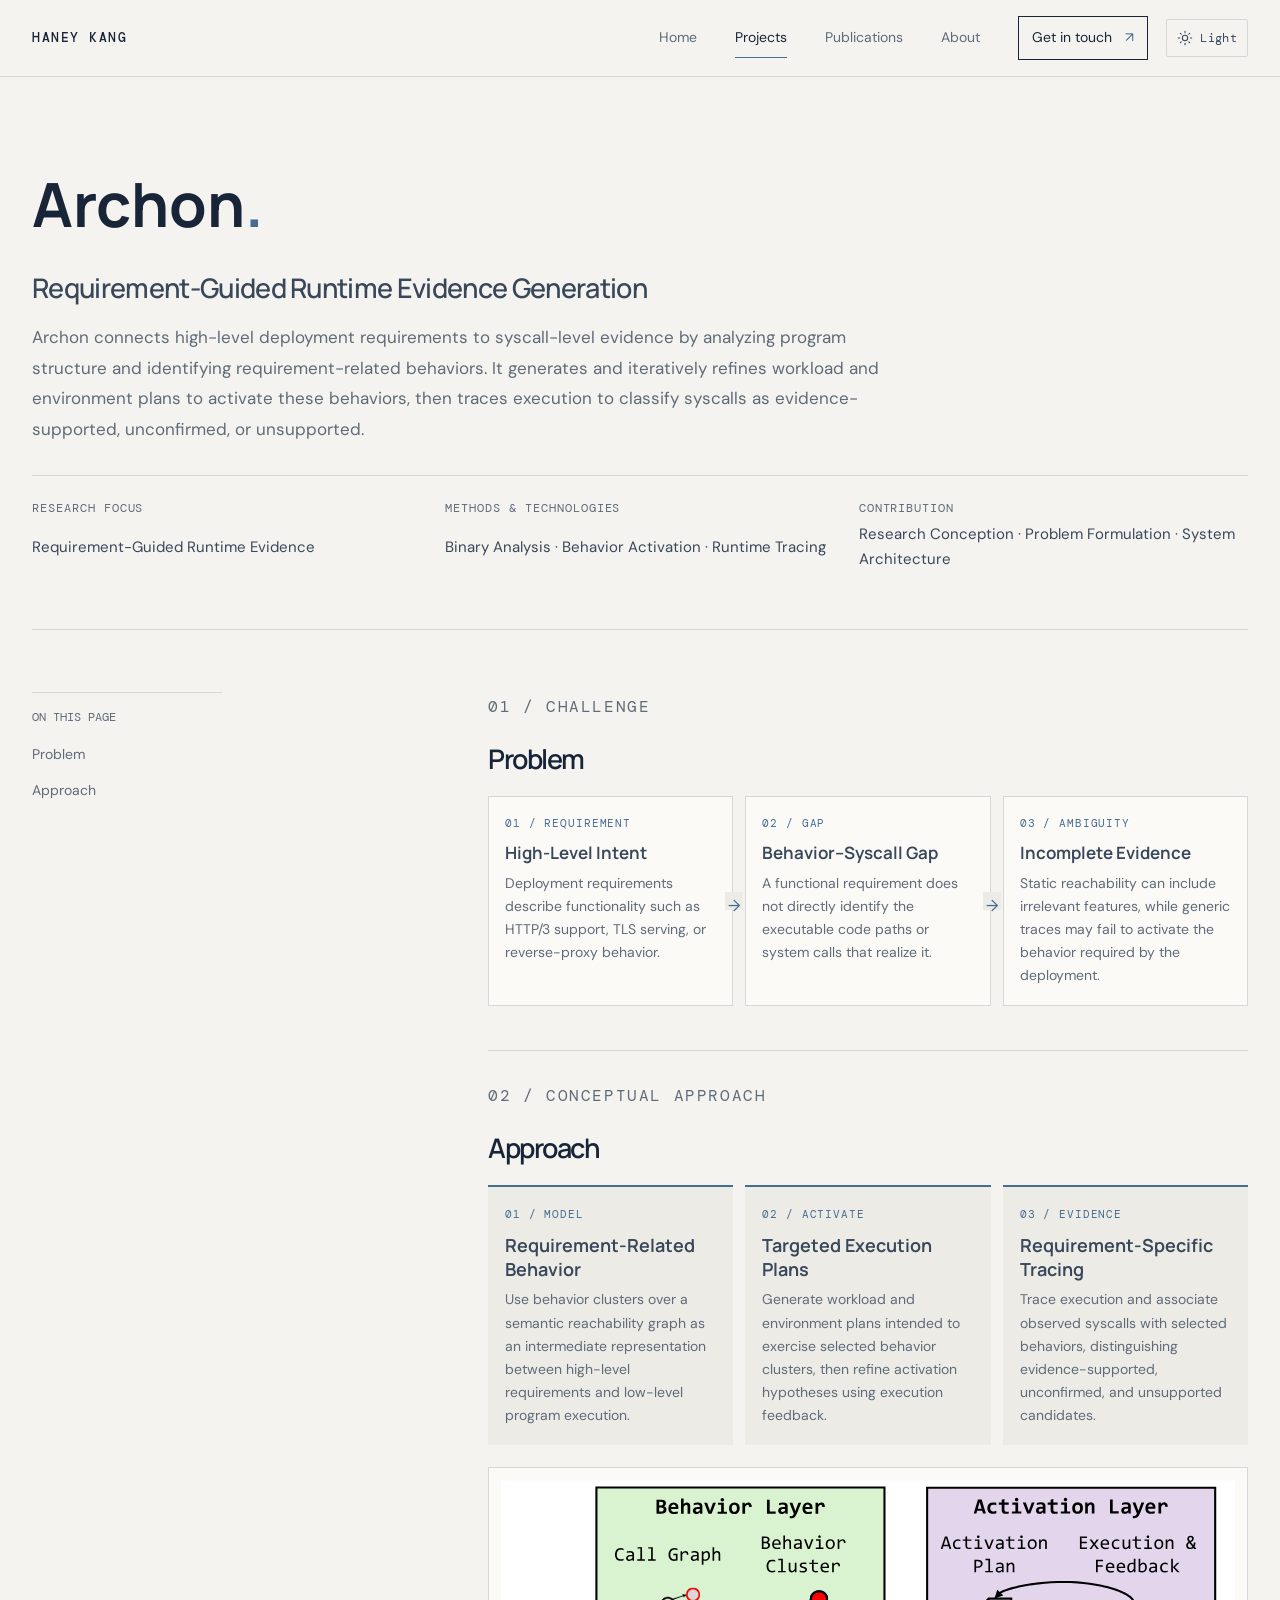
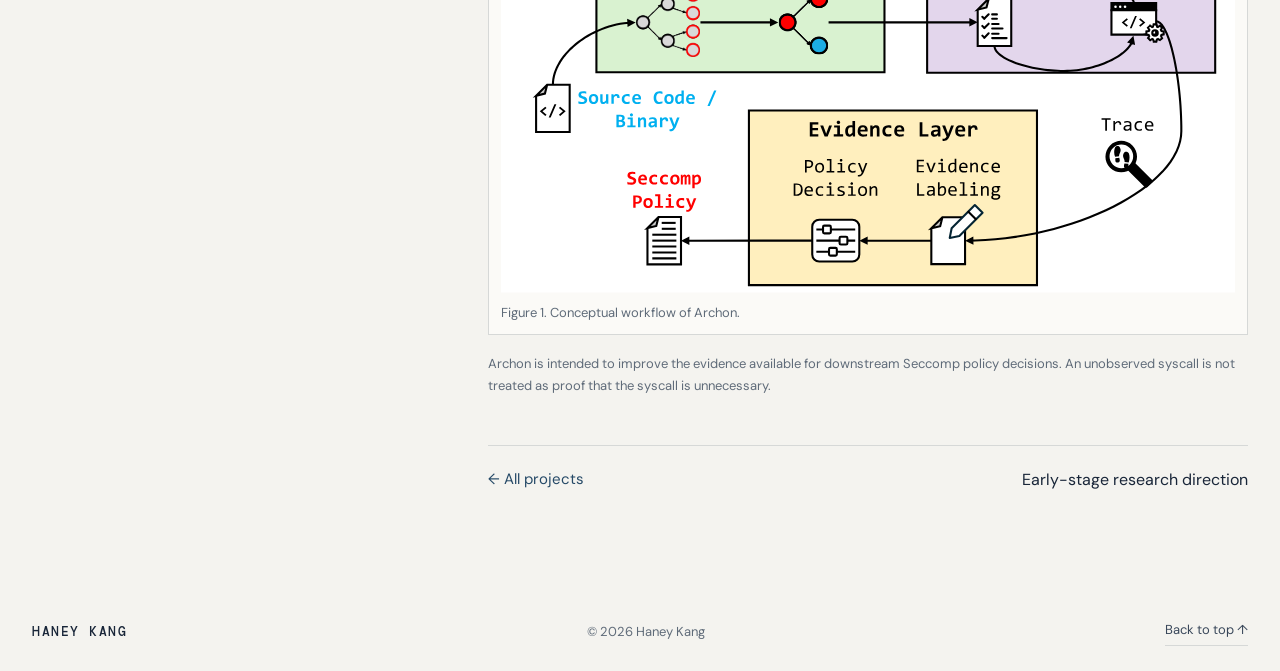
==== commit 3d88ec12: "add detail projects" ====
--- a/projects/archon.html
+++ b/projects/archon.html
@@ -1,135 +1,47 @@
 <!doctype html>
 <html lang="en">
-    <head>
-        <meta charset="utf-8"><meta name="viewport" content="width=device-width, initial-scale=1">
-        <meta name="description" content="Archon: requirement-driven runtime evidence and architecture-aware security policy reasoning.">
-        <meta name="theme-color" content="#f4f3ef">
-        <title>Haney Kang — Archon</title>
-        <link rel="stylesheet" href="../assets/css/style.css">
-        <script src="../assets/js/main.js" defer>
-        </script>
-    </head>
-
-    <body>
-        <a class="skip-link" href="#main">Skip to content</a>
-
-        <header class="site-header">
-            <div class="header-inner">
-                <a class="brand" href="../index.html#top" aria-label="Go to home">
-                    <span class="brand-name">HANEY KANG</span>
-                </a>
-
-                <div class="header-controls">
-                    <nav class="primary-nav" id="primary-nav" aria-label="Main navigation">
-                        <a class="nav-link" href="../index.html#top">Home</a>
-                        <a class="nav-link active" href="../index.html#projects">Projects</a>
-                        <a class="nav-link" href="../index.html#publications">Publications</a>
-                        <a class="nav-link" href="../index.html#about">About</a>
-                        <a class="nav-contact" href="../index.html#contact">Get in touch <span>↗</span></a>
-                    </nav>
-
-                    <button class="theme-toggle" type="button" aria-label="Switch to dark theme" aria-pressed="false" title="Switch to dark theme">
-                        <svg class="theme-icon icon-sun" viewBox="0 0 24 24" aria-hidden="true" focusable="false">
-                            <circle cx="12" cy="12" r="4"></circle>
-                            <path d="M12 2v2m0 16v2M4.93 4.93l1.42 1.42m11.3 11.3 1.42 1.42M2 12h2m16 0h2M4.93 19.07l1.42-1.42m11.3-11.3 1.42-1.42"></path>
-                        </svg>
-                        <svg class="theme-icon icon-moon" viewBox="0 0 24 24" aria-hidden="true" focusable="false">
-                            <path d="M20.2 15.4A8.5 8.5 0 0 1 8.6 3.8 8.6 8.6 0 1 0 20.2 15.4Z"></path>
-                        </svg>
-                        <span class="theme-toggle-label">Light</span>
-
-                    </button>
-                    <button class="menu-toggle" type="button" aria-expanded="false" aria-controls="primary-nav" aria-label="Toggle navigation">
-                        <span class="menu-toggle-lines" aria-hidden="true"></span>
-                    </button>
-                </div>
-            </div>
-        </header>
-
-        <main id="main">
-            <section class="detail-hero section-shell">
-                <h1>Archon<span class="heading-period">.</span></h1>
-                <h3>Requirement-Guided Runtime Evidence Generation</h4>
-                <p class="detail-summary">Archon connects high-level deployment requirements to syscall-level evidence by analyzing program structure and identifying requirement-related behaviors. It generates and iteratively refines workload and environment plans to activate these behaviors, then traces execution to classify syscalls as evidence-supported, unconfirmed, or unsupported.</p>
-                <div class="detail-meta">
-                    <div>
-                        <span>Research Focus</span>
-                        <span>Security architecture</span>
-                    </div>
-                    <div>
-                        <span>Methods & technology</span>
-                        <span>Requirements · Runtime evidence</span>
-                    </div>
-                    <div>
-                        <span>Contribution</span>
-                        <span>System design and implementation</span>
-                    </div>
-                </div>
-            </section>
-            <div class="detail-content section-shell">
-                <aside class="detail-sidebar">
-                    <span>ON THIS PAGE</span>
-                    <a href="#problem">Problem</a>
-                    <a href="#approach">Approach</a>
-                    <a href="#implementation">Implementation</a>
-                    <a href="#evaluation">Evaluation</a>
-                </aside>
-                <div class="detail-main">
-                    <section class="detail-section" id="problem">
-                        <p class="eyebrow">01 / MOTIVATION</p>
-                        <h2>Problem</h2>
-                        <p>Observed execution is useful evidence, but it does not always reveal every intended behavior or the requirements imposed by a system's architecture. A policy-generation method may therefore need to reason about more than traces alone.</p>
-                        <p>Archon explores the role of explicit requirements and architecture-aware context in constructing runtime security evidence and policies.</p>
-                    </section>
-                    <section class="detail-section" id="approach">
-                        <p class="eyebrow">02 / APPROACH</p>
-                        <h2>Approach</h2>
-                        <div class="detail-workflow">
-                            <div>
-                                <strong>Requirements</strong>
-                                <span>Represent intended behavior and constraints explicitly.</span>
-                            </div>
-                            <div>
-                                <strong>Architecture</strong>
-                                <span>Relate system components and their expected interactions.</span>
-                            </div>
-                            <div>
-                                <strong>Evidence</strong>
-                                <span>Use runtime observations to support policy reasoning and validation.</span>
-                            </div>
-                        </div>
-                        <p>Use this section to describe the specific architecture model, evidence sources, and policy-construction logic that were implemented in the project.</p>
-                    </section>
-                    <section class="detail-section" id="implementation">
-                        <p class="eyebrow">03 / ENGINEERING</p>
-                        <h2>Implementation</h2>
-                        <ul>
-                            <li>Describe the system components and how information flows between them.</li>
-                            <li>Explain how requirements and architecture information are represented.</li>
-                            <li>Identify the runtime evidence collection and validation components.</li>
-                        </ul>
-                        <div class="detail-callout">
-                            <strong>Clarify the scope: </strong>
-                            Separate implemented capabilities from proposed or partially evaluated ideas. A candid account of limitations makes the engineering story stronger.
-                        </div>
-                    </section>
-                    <section class="detail-section" id="evaluation">
-                        <p class="eyebrow">04 / EVALUATION</p>
-                        <h2>Evaluation</h2>
-                        <p>Summarize the experiments that were completed, the evidence they provide, and what remains unverified. If the evaluation is preliminary, describe it as such rather than implying a stronger result than the data supports.</p>
-                    </section>
-                    <div class="detail-footer">
-                        <a href="../index.html#projects">← All projects</a>
-                        <a href="../index.html#publications">Related publications ↗</a>
-                    </div>
-                </div>
-            </div>
-        </main>
-
-        <footer class="site-footer section-shell">
-            <a class="footer-brand" href="../index.html#top">HANEY KANG</a>
-            <span>© 2026 Haney Kang</span>
-            <a class="back-top" href="#main">Back to top ↑</a>
-        </footer>
-    </body>
+<head>
+  <meta charset="utf-8"><meta name="viewport" content="width=device-width, initial-scale=1">
+  <meta name="description" content="Archon: requirement-guided runtime evidence generation for Seccomp policy decisions."><meta name="theme-color" content="#f4f3ef">
+  <script>(() => { try { const t = localStorage.getItem('haney-kang-theme'); if (t === 'light' || t === 'dark') document.documentElement.dataset.theme = t; } catch (_) {} })();</script>
+  <title>Haney Kang — Archon</title><link rel="stylesheet" href="../assets/css/style.css">
+  <link rel="stylesheet" href="../assets/css/portfolio-detail-overrides.css"><script src="../assets/js/main.js" defer></script>
+</head>
+<body>
+  <a class="skip-link" href="#main">Skip to content</a>
+  <header class="site-header"><div class="header-inner"><a class="brand" href="../index.html#top" aria-label="Haney Kang — home"><span class="brand-name">HANEY KANG</span></a><div class="header-controls">
+    <nav class="primary-nav" id="primary-nav" aria-label="Main navigation"><a class="nav-link" href="../index.html#top">Home</a><a class="nav-link active" href="../index.html#projects" aria-current="location">Projects</a><a class="nav-link" href="../index.html#publications">Publications</a><a class="nav-link" href="../index.html#about">About</a><a class="nav-contact" href="../index.html#contact">Get in touch <span>↗</span></a></nav>
+    <button class="theme-toggle" type="button" aria-label="Switch theme" aria-pressed="false" title="Switch theme"><svg class="theme-icon icon-sun" viewBox="0 0 24 24" aria-hidden="true"><circle cx="12" cy="12" r="4"></circle><path d="M12 2v2m0 16v2M4.93 4.93l1.42 1.42m11.3 11.3 1.42 1.42M2 12h2m16 0h2M4.93 19.07l1.42-1.42m11.3-11.3 1.42-1.42"></path></svg><svg class="theme-icon icon-moon" viewBox="0 0 24 24" aria-hidden="true"><path d="M20.2 15.4A8.5 8.5 0 0 1 8.6 3.8 8.6 8.6 0 1 0 20.2 15.4Z"></path></svg><span class="theme-toggle-label">Theme</span></button>
+    <button class="menu-toggle" type="button" aria-expanded="false" aria-controls="primary-nav" aria-label="Toggle navigation"><span class="menu-toggle-lines" aria-hidden="true"></span></button>
+  </div></div></header>
+  <main id="main">
+    <section class="detail-hero section-shell" aria-labelledby="project-title"><h1 id="project-title">Archon<span class="heading-period">.</span></h1><h2>Requirement-Guided Runtime Evidence Generation</h2>
+      <p class="detail-summary">Archon connects high-level deployment requirements to syscall-level evidence by analyzing program structure and identifying requirement-related behaviors. It generates and iteratively refines workload and environment plans to activate these behaviors, then traces execution to classify syscalls as evidence-supported, unconfirmed, or unsupported.</p>
+      <div class="detail-meta"><div><span>Research Focus</span><span>Requirement-Guided Runtime Evidence</span></div><div><span>Methods &amp; Technologies</span><span>Binary Analysis · Behavior Activation · Runtime Tracing</span></div><div><span>Contribution</span><span>Research Conception · Problem Formulation · System Architecture</span></div></div>
+    </section>
+    <div class="detail-content section-shell">
+      <aside class="detail-sidebar" aria-label="On this page"><span>ON THIS PAGE</span><a href="#problem">Problem</a><a href="#approach">Approach</a></aside>
+      <div class="detail-main">
+        <section class="detail-section" id="problem"><p class="eyebrow">01 / CHALLENGE</p><h2>Problem</h2>
+          <div class="problem-flow">
+            <article class="problem-step"><span class="problem-step-index">01 / REQUIREMENT</span><h3>High-Level Intent</h3><p>Deployment requirements describe functionality such as HTTP/3 support, TLS serving, or reverse-proxy behavior.</p></article>
+            <article class="problem-step"><span class="problem-step-index">02 / GAP</span><h3>Behavior–Syscall Gap</h3><p>A functional requirement does not directly identify the executable code paths or system calls that realize it.</p></article>
+            <article class="problem-step"><span class="problem-step-index">03 / AMBIGUITY</span><h3>Incomplete Evidence</h3><p>Static reachability can include irrelevant features, while generic traces may fail to activate the behavior required by the deployment.</p></article>
+          </div>
+        </section>
+        <section class="detail-section" id="approach"><p class="eyebrow">02 / CONCEPTUAL APPROACH</p><h2>Approach</h2>
+          <div class="approach-grid">
+            <article class="approach-card"><span class="approach-step-index">01 / MODEL</span><h3>Requirement-Related Behavior</h3><p>Use behavior clusters over a semantic reachability graph as an intermediate representation between high-level requirements and low-level program execution.</p></article>
+            <article class="approach-card"><span class="approach-step-index">02 / ACTIVATE</span><h3>Targeted Execution Plans</h3><p>Generate workload and environment plans intended to exercise selected behavior clusters, then refine activation hypotheses using execution feedback.</p></article>
+            <article class="approach-card"><span class="approach-step-index">03 / EVIDENCE</span><h3>Requirement-Specific Tracing</h3><p>Trace execution and associate observed syscalls with selected behaviors, distinguishing evidence-supported, unconfirmed, and unsupported candidates.</p></article>
+          </div>
+          <figure class="detail-figure"><img src="../assets/images/archon.svg" alt="Archon conceptual architecture showing Behavior, Activation, and Evidence layers." width="718" height="404" loading="lazy"><figcaption>Figure 1. Conceptual workflow of Archon.</figcaption></figure>
+          <p class="detail-note">Archon is intended to improve the evidence available for downstream Seccomp policy decisions. An unobserved syscall is not treated as proof that the syscall is unnecessary.</p>
+        </section>
+        <div class="detail-footer"><a href="../index.html#projects">← All projects</a><span>Early-stage research direction</span></div>
+      </div>
+    </div>
+  </main>
+  <footer class="site-footer section-shell"><a class="footer-brand" href="../index.html#top">HANEY KANG</a><span>© 2026 Haney Kang</span><a class="back-top" href="#main">Back to top ↑</a></footer>
+</body>
 </html>
--- a/assets/css/portfolio-detail-overrides.css
+++ b/assets/css/portfolio-detail-overrides.css
@@ -0,0 +1,231 @@
+/* Portfolio detail-page visual system and publication-aligned Home intro.
+   Load after assets/css/style.css. */
+
+/* Home intro: full-width band, centered content shell like Publications. */
+.intro-section {
+  width: 100%;
+  margin-inline: 0;
+  border-top: 1px solid var(--line);
+  border-bottom: 1px solid var(--line);
+  background: var(--paper-deep);
+}
+.intro-section-inner {
+  width: min(var(--shell, 1280px), calc(100% - 64px));
+  margin-inline: auto;
+  padding: 90px 0;
+}
+.intro { padding: 0; }
+.intro-title {
+  max-width: 1000px;
+  margin-bottom: 26px;
+  font-size: clamp(44px, 6.2vw, 78px);
+  font-weight: 600;
+  letter-spacing: -.06em;
+  line-height: 1.08;
+}
+.intro-line { display: block; }
+.intro-summary {
+  max-width: 850px;
+  margin-bottom: 30px;
+  color: var(--muted);
+  font-size: 18px;
+  line-height: 1.85;
+}
+.intro-actions {
+  display: flex;
+  align-items: center;
+  flex-wrap: wrap;
+  gap: 25px;
+}
+.intro-meta {
+  display: flex;
+  flex-wrap: wrap;
+  gap: 54px;
+  margin-top: 56px;
+}
+.intro-meta-group { display: grid; gap: 5px; }
+.intro-meta-group > span:not(.meta-label) {
+  color: var(--ink-soft);
+  font-size: 16px;
+}
+
+/* Detail hero metadata uses the exact category names from the project cards. */
+.detail-hero h2 {
+  margin: -4px 0 16px;
+  color: var(--ink-soft);
+  font-family: var(--display);
+  font-size: clamp(20px, 2.2vw, 27px);
+  font-weight: 550;
+  letter-spacing: -.025em;
+  line-height: 1.35;
+}
+.detail-summary { max-width: 850px; }
+.detail-meta {
+  display: grid;
+  grid-template-columns: repeat(3, minmax(0, 1fr));
+  gap: 24px;
+  padding-top: 22px;
+  border-top: 1px solid var(--line);
+}
+.detail-meta > div { min-width: 0; }
+.detail-meta span:last-child { overflow-wrap: anywhere; }
+
+/* Reusable visuals: challenge flow, design cards, architecture figure and KPI tiles. */
+.detail-figure {
+  margin: 22px 0 18px;
+  padding: 12px;
+  border: 1px solid var(--line);
+  background: var(--surface);
+}
+.detail-figure img {
+  display: block;
+  width: 100%;
+  height: auto;
+  object-fit: contain;
+}
+.detail-figure figcaption {
+  margin-top: 10px;
+  color: var(--muted);
+  font-size: 13px;
+  line-height: 1.5;
+}
+.problem-flow,
+.approach-grid,
+.implementation-grid,
+.results-grid {
+  display: grid;
+  grid-template-columns: repeat(3, minmax(0, 1fr));
+  gap: 12px;
+  margin: 22px 0 8px;
+}
+.problem-step,
+.implementation-card,
+.result-card {
+  min-width: 0;
+  padding: 17px 16px 18px;
+  border: 1px solid var(--line);
+  background: var(--surface);
+}
+.problem-step { position: relative; }
+.problem-step:not(:last-child)::after {
+  position: absolute;
+  top: 50%;
+  right: -11px;
+  z-index: 2;
+  display: grid;
+  width: 18px;
+  height: 18px;
+  place-items: center;
+  background: var(--paper-deep);
+  color: var(--blue);
+  content: '→';
+  font-size: 16px;
+  transform: translateY(-50%);
+}
+.problem-step-index,
+.approach-step-index,
+.implementation-index {
+  display: block;
+  margin-bottom: 9px;
+  color: var(--blue);
+  font-family: var(--mono);
+  font-size: 11px;
+  letter-spacing: .08em;
+}
+.problem-step h3,
+.approach-card h3,
+.implementation-card h3 {
+  margin: 0 0 7px;
+  color: var(--ink-soft);
+  font-size: 17px;
+  font-weight: 650;
+  line-height: 1.35;
+}
+.problem-step p,
+.approach-card p,
+.implementation-card p {
+  margin: 0;
+  color: var(--muted);
+  font-size: 14px;
+  line-height: 1.65;
+}
+.approach-card {
+  min-width: 0;
+  padding: 18px 17px;
+  border-top: 2px solid var(--blue);
+  background: var(--paper-deep);
+}
+.approach-card h3 { font-size: 18px; }
+.implementation-card h3 { font-size: 16px; }
+.approach-reference {
+  display: inline-block;
+  margin-top: 12px;
+  padding: 4px 7px;
+  border: 1px solid var(--line);
+  color: var(--blue-dark);
+  font-family: var(--mono);
+  font-size: 10px;
+  letter-spacing: .03em;
+}
+.results-grid { margin-top: 22px; }
+.result-card {
+  padding: 19px 18px;
+  background: var(--paper-deep);
+}
+.result-value {
+  display: block;
+  margin-bottom: 8px;
+  color: var(--blue);
+  font-family: var(--display);
+  font-size: clamp(28px, 3.4vw, 43px);
+  font-weight: 700;
+  letter-spacing: -.045em;
+  line-height: 1.1;
+  overflow-wrap: anywhere;
+}
+.result-label {
+  display: block;
+  margin-bottom: 7px;
+  color: var(--ink-soft);
+  font-size: 14px;
+  font-weight: 650;
+  line-height: 1.4;
+}
+.result-note {
+  display: block;
+  color: var(--muted);
+  font-size: 12px;
+  line-height: 1.55;
+}
+.detail-note {
+  margin-top: 14px !important;
+  color: var(--muted);
+  font-size: 13px !important;
+  line-height: 1.65 !important;
+}
+
+@media (max-width: 760px) {
+  .intro-section-inner {
+    width: calc(100% - 40px);
+    padding: 72px 0;
+  }
+  .intro-title { font-size: clamp(39px, 10.5vw, 56px); }
+  .intro-summary { font-size: 17px; }
+  .intro-meta { gap: 30px; margin-top: 40px; }
+  .detail-meta,
+  .problem-flow,
+  .approach-grid,
+  .implementation-grid,
+  .results-grid { grid-template-columns: minmax(0, 1fr); }
+  .problem-step:not(:last-child)::after {
+    top: auto;
+    right: 50%;
+    bottom: -17px;
+    transform: translateX(50%) rotate(90deg);
+  }
+  .detail-figure { padding: 8px; }
+}
+@media (max-width: 420px) {
+  .intro-section-inner { width: calc(100% - 32px); }
+  .intro-title { font-size: clamp(35px, 10.2vw, 43px); }
+}
